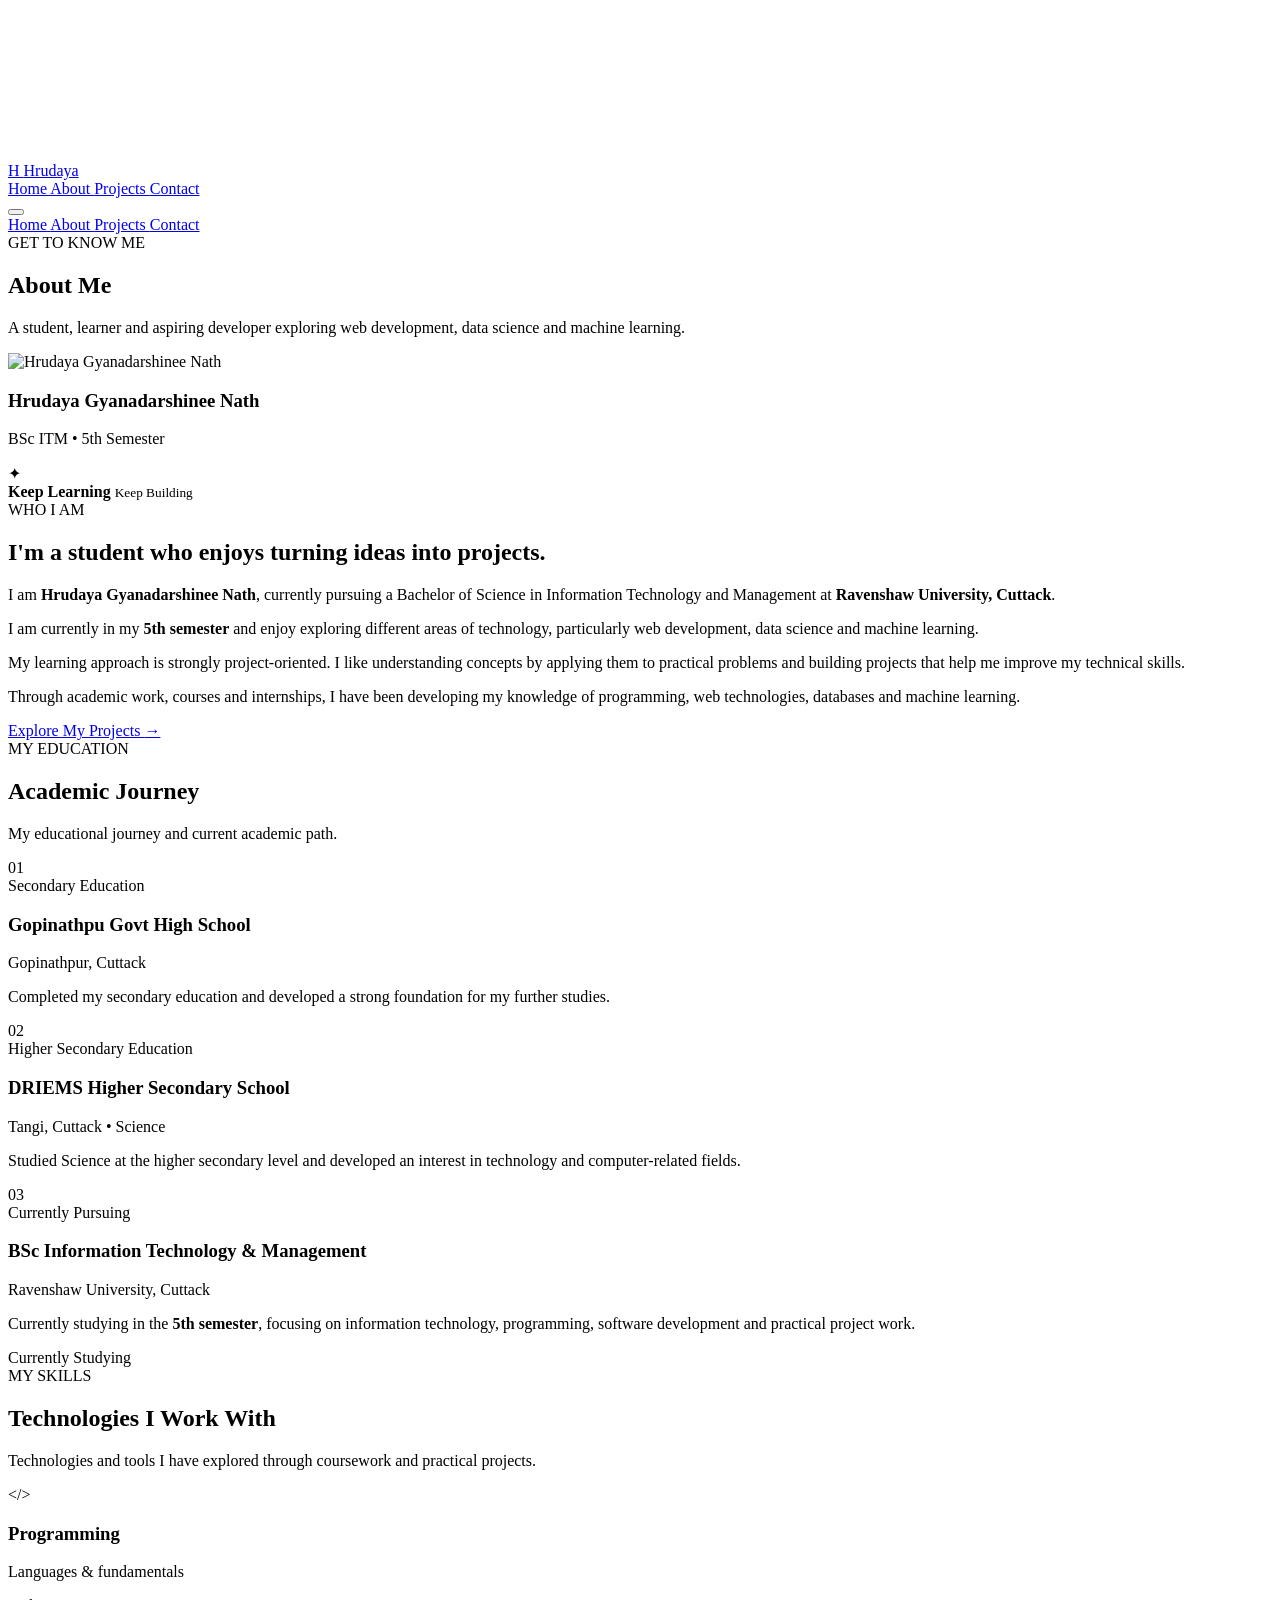
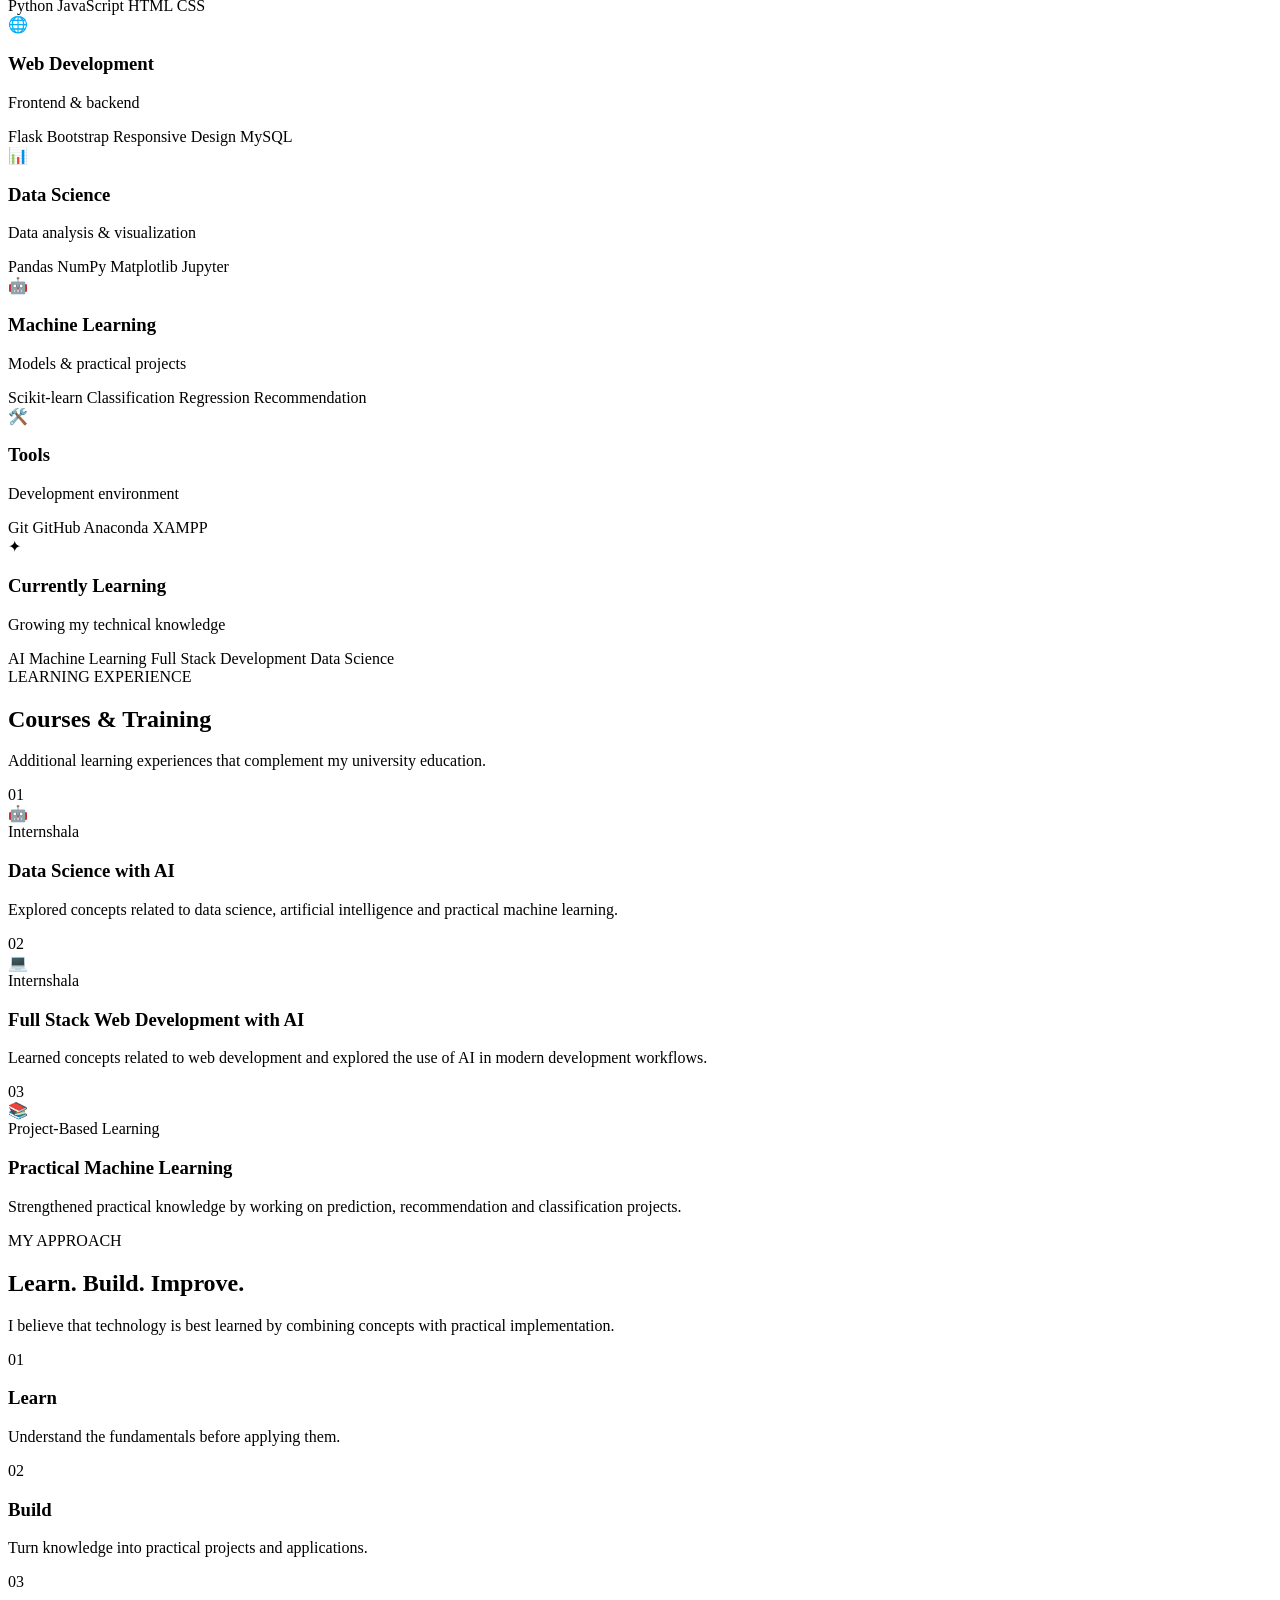
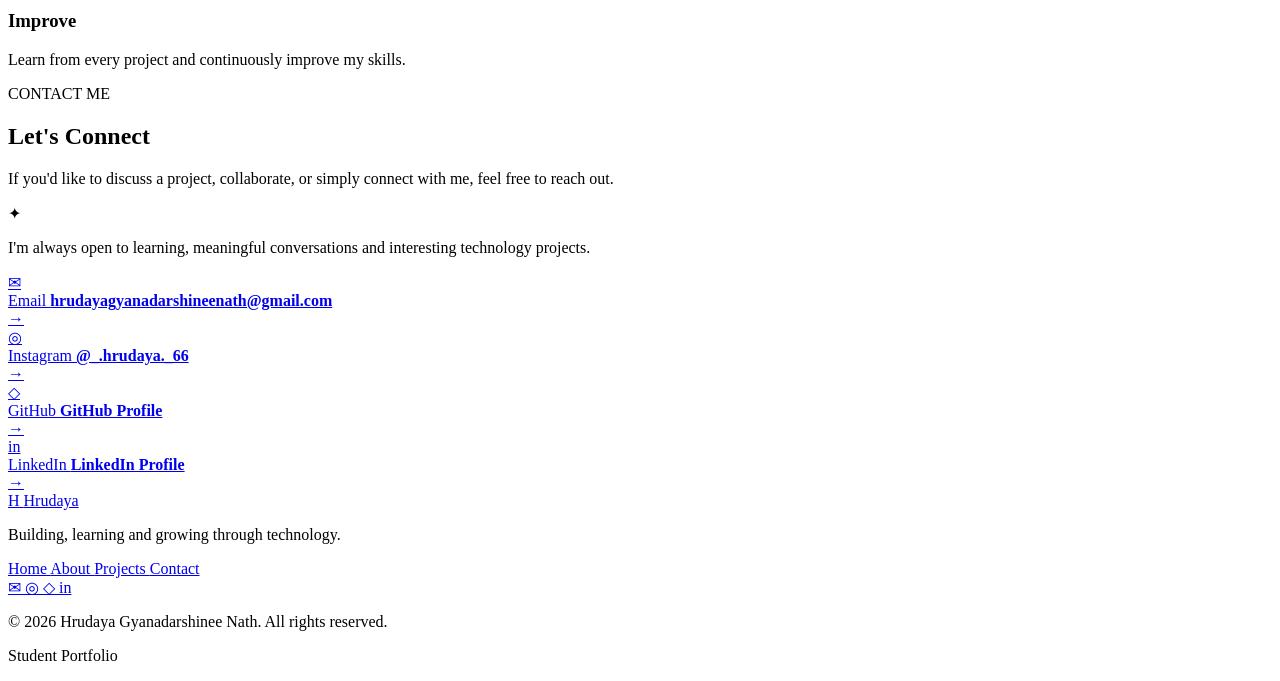
==== about.html @ 7be49305 "Add files via upload" ====
<!DOCTYPE html>
<html lang="en">

<head>

    <meta charset="UTF-8">

    <meta name="viewport" content="width=device-width, initial-scale=1.0">

    <meta name="description"
        content="About Hrudaya Gyanadarshinee Nath — education, skills, learning journey and contact information.">

    <meta name="author" content="Hrudaya Gyanadarshinee Nath">

    <title>About Me | Hrudaya Gyanadarshinee Nath</title>


    <!-- Google Fonts -->

    <link rel="preconnect" href="https://fonts.googleapis.com">

    <link rel="preconnect" href="https://fonts.gstatic.com" crossorigin>

    <link
        href="https://fonts.googleapis.com/css2?family=Inter:wght@400;500;600;700;800&family=Playfair+Display:wght@600;700&display=swap"
        rel="stylesheet">


    <!-- Main CSS -->

    <link rel="stylesheet" href="css/style.css">

</head>


<body>


    <!-- =========================================
         INTERACTIVE BACKGROUND
    ========================================== -->

    <canvas id="bg-canvas"></canvas>



    <!-- =========================================
         NAVIGATION BAR
    ========================================== -->

    <header class="navbar">

        <div class="nav-container">


            <!-- Logo -->

            <a href="index.html" class="logo">

                <span class="logo-mark">
                    H
                </span>

                <span class="logo-text">
                    Hrudaya
                </span>

            </a>



            <!-- Navigation -->

            <nav class="nav-links">

                <a href="index.html">
                    Home
                </a>

                <a href="about.html" class="active">
                    About
                </a>

                <a href="projects.html">
                    Projects
                </a>

                <a href="#contact">
                    Contact
                </a>

            </nav>



            <!-- Mobile Menu Button -->

            <button class="menu-toggle" id="menuToggle" aria-label="Open navigation menu">

                <span></span>
                <span></span>
                <span></span>

            </button>

        </div>

    </header>



    <!-- =========================================
         MOBILE MENU
    ========================================== -->

    <div class="mobile-menu" id="mobileMenu">

        <a href="index.html">
            Home
        </a>

        <a href="about.html">
            About
        </a>

        <a href="projects.html">
            Projects
        </a>

        <a href="#contact">
            Contact
        </a>

    </div>



    <!-- =========================================
         MAIN CONTENT
    ========================================== -->

    <main>


        <!-- =========================================
             PAGE HERO
        ========================================== -->

        <section class="page-hero">

            <div class="page-hero-container">

                <span class="section-label">
                    GET TO KNOW ME
                </span>

                <h1>
                    About <span>Me</span>
                </h1>

                <p>
                    A student, learner and aspiring developer
                    exploring web development, data science
                    and machine learning.
                </p>

            </div>

        </section>



        <!-- =========================================
             ABOUT INTRODUCTION
        ========================================== -->

        <section class="about-section">

            <div class="section-container">

                <div class="about-grid">


                    <!-- About Visual -->

                    <div class="about-visual">

                        <div class="about-photo-card">

                            <div class="about-avatar">

                                <div class="profile-avatar">
                                    <img src="images/profile.jpeg" alt="Hrudaya Gyanadarshinee Nath">
                                </div>

                            </div>


                            <div class="about-photo-info">

                                <h3>
                                    Hrudaya Gyanadarshinee Nath
                                </h3>

                                <p>
                                    BSc ITM • 5th Semester
                                </p>

                            </div>

                        </div>


                        <!-- Decorative card -->

                        <div class="about-floating-card">

                            <span>
                                ✦
                            </span>

                            <div>

                                <strong>
                                    Keep Learning
                                </strong>

                                <small>
                                    Keep Building
                                </small>

                            </div>

                        </div>

                    </div>



                    <!-- About Text -->

                    <div class="about-content">

                        <span class="section-label">
                            WHO I AM
                        </span>

                        <h2>
                            I'm a student who enjoys
                            turning ideas into projects.
                        </h2>


                        <p>

                            I am <strong>Hrudaya Gyanadarshinee Nath</strong>,
                            currently pursuing a Bachelor of Science in
                            Information Technology and Management
                            at <strong>Ravenshaw University, Cuttack</strong>.

                        </p>


                        <p>

                            I am currently in my
                            <strong>5th semester</strong> and enjoy
                            exploring different areas of technology,
                            particularly web development, data science
                            and machine learning.

                        </p>


                        <p>

                            My learning approach is strongly
                            project-oriented. I like understanding
                            concepts by applying them to practical
                            problems and building projects that help
                            me improve my technical skills.

                        </p>


                        <p>

                            Through academic work, courses and
                            internships, I have been developing my
                            knowledge of programming, web technologies,
                            databases and machine learning.

                        </p>


                        <div class="about-buttons">

                            <a href="projects.html" class="btn btn-primary">

                                Explore My Projects

                                <span>
                                    →
                                </span>

                            </a>

                        </div>

                    </div>

                </div>

            </div>

        </section>



        <!-- =========================================
             EDUCATION
        ========================================== -->

        <section class="education-section">

            <div class="section-container">


                <div class="section-heading">

                    <span class="section-label">
                        MY EDUCATION
                    </span>

                    <h2>
                        Academic Journey
                    </h2>

                    <p>
                        My educational journey and current
                        academic path.
                    </p>

                </div>



                <div class="education-timeline">


                    <!-- 10th -->

                    <div class="education-item">

                        <div class="timeline-marker">

                            <span>
                                01
                            </span>

                        </div>


                        <div class="education-card">

                            <span class="education-level">
                                Secondary Education
                            </span>

                            <h3>
                                Gopinathpu Govt High School
                            </h3>

                            <p class="education-location">
                                Gopinathpur, Cuttack
                            </p>

                            <p>
                                Completed my secondary education
                                and developed a strong foundation
                                for my further studies.
                            </p>

                        </div>

                    </div>



                    <!-- 12th -->

                    <div class="education-item">

                        <div class="timeline-marker">

                            <span>
                                02
                            </span>

                        </div>


                        <div class="education-card">

                            <span class="education-level">
                                Higher Secondary Education
                            </span>

                            <h3>
                                DRIEMS Higher Secondary School
                            </h3>

                            <p class="education-location">
                                Tangi, Cuttack • Science
                            </p>

                            <p>
                                Studied Science at the higher
                                secondary level and developed
                                an interest in technology and
                                computer-related fields.
                            </p>

                        </div>

                    </div>



                    <!-- University -->

                    <div class="education-item">

                        <div class="timeline-marker">

                            <span>
                                03
                            </span>

                        </div>


                        <div class="education-card current">

                            <span class="education-level">
                                Currently Pursuing
                            </span>

                            <h3>
                                BSc Information Technology & Management
                            </h3>

                            <p class="education-location">
                                Ravenshaw University, Cuttack
                            </p>

                            <p>
                                Currently studying in the
                                <strong>5th semester</strong>,
                                focusing on information technology,
                                programming, software development
                                and practical project work.
                            </p>


                            <div class="current-badge">

                                <span></span>

                                Currently Studying

                            </div>

                        </div>

                    </div>

                </div>

            </div>

        </section>



        <!-- =========================================
             SKILLS
        ========================================== -->

        <section class="skills-section">

            <div class="section-container">


                <div class="section-heading">

                    <span class="section-label">
                        MY SKILLS
                    </span>

                    <h2>
                        Technologies I Work With
                    </h2>

                    <p>
                        Technologies and tools I have explored
                        through coursework and practical projects.
                    </p>

                </div>



                <div class="skills-grid">


                    <!-- Programming -->

                    <div class="skill-category">

                        <div class="skill-category-header">

                            <div class="skill-category-icon">
                                &lt;/&gt;
                            </div>

                            <div>

                                <h3>
                                    Programming
                                </h3>

                                <p>
                                    Languages & fundamentals
                                </p>

                            </div>

                        </div>


                        <div class="skill-tags">

                            <span>Python</span>

                            <span>JavaScript</span>

                            <span>HTML</span>

                            <span>CSS</span>

                        </div>

                    </div>



                    <!-- Web Development -->

                    <div class="skill-category">

                        <div class="skill-category-header">

                            <div class="skill-category-icon">
                                🌐
                            </div>

                            <div>

                                <h3>
                                    Web Development
                                </h3>

                                <p>
                                    Frontend & backend
                                </p>

                            </div>

                        </div>


                        <div class="skill-tags">

                            <span>Flask</span>

                            <span>Bootstrap</span>

                            <span>Responsive Design</span>

                            <span>MySQL</span>

                        </div>

                    </div>



                    <!-- Data Science -->

                    <div class="skill-category">

                        <div class="skill-category-header">

                            <div class="skill-category-icon">
                                📊
                            </div>

                            <div>

                                <h3>
                                    Data Science
                                </h3>

                                <p>
                                    Data analysis & visualization
                                </p>

                            </div>

                        </div>


                        <div class="skill-tags">

                            <span>Pandas</span>

                            <span>NumPy</span>

                            <span>Matplotlib</span>

                            <span>Jupyter</span>

                        </div>

                    </div>



                    <!-- Machine Learning -->

                    <div class="skill-category">

                        <div class="skill-category-header">

                            <div class="skill-category-icon">
                                🤖
                            </div>

                            <div>

                                <h3>
                                    Machine Learning
                                </h3>

                                <p>
                                    Models & practical projects
                                </p>

                            </div>

                        </div>


                        <div class="skill-tags">

                            <span>Scikit-learn</span>

                            <span>Classification</span>

                            <span>Regression</span>

                            <span>Recommendation</span>

                        </div>

                    </div>



                    <!-- Tools -->

                    <div class="skill-category">

                        <div class="skill-category-header">

                            <div class="skill-category-icon">
                                🛠️
                            </div>

                            <div>

                                <h3>
                                    Tools
                                </h3>

                                <p>
                                    Development environment
                                </p>

                            </div>

                        </div>


                        <div class="skill-tags">

                            <span>Git</span>

                            <span>GitHub</span>

                            <span>Anaconda</span>

                            <span>XAMPP</span>

                        </div>

                    </div>



                    <!-- Learning -->

                    <div class="skill-category">

                        <div class="skill-category-header">

                            <div class="skill-category-icon">
                                ✦
                            </div>

                            <div>

                                <h3>
                                    Currently Learning
                                </h3>

                                <p>
                                    Growing my technical knowledge
                                </p>

                            </div>

                        </div>


                        <div class="skill-tags">

                            <span>AI</span>

                            <span>Machine Learning</span>

                            <span>Full Stack Development</span>

                            <span>Data Science</span>

                        </div>

                    </div>

                </div>

            </div>

        </section>



        <!-- =========================================
             COURSES & LEARNING
        ========================================== -->

        <section class="courses-section">

            <div class="section-container">


                <div class="section-heading">

                    <span class="section-label">
                        LEARNING EXPERIENCE
                    </span>

                    <h2>
                        Courses & Training
                    </h2>

                    <p>
                        Additional learning experiences that
                        complement my university education.
                    </p>

                </div>



                <div class="courses-grid">


                    <!-- Course 1 -->

                    <div class="course-card">

                        <div class="course-number">
                            01
                        </div>

                        <div class="course-icon">
                            🤖
                        </div>

                        <span>
                            Internshala
                        </span>

                        <h3>
                            Data Science with AI
                        </h3>

                        <p>
                            Explored concepts related to
                            data science, artificial intelligence
                            and practical machine learning.
                        </p>

                    </div>



                    <!-- Course 2 -->

                    <div class="course-card">

                        <div class="course-number">
                            02
                        </div>

                        <div class="course-icon">
                            💻
                        </div>

                        <span>
                            Internshala
                        </span>

                        <h3>
                            Full Stack Web Development with AI
                        </h3>

                        <p>
                            Learned concepts related to web
                            development and explored the use
                            of AI in modern development workflows.
                        </p>

                    </div>



                    <!-- Course 3 -->

                    <div class="course-card">

                        <div class="course-number">
                            03
                        </div>

                        <div class="course-icon">
                            📚
                        </div>

                        <span>
                            Project-Based Learning
                        </span>

                        <h3>
                            Practical Machine Learning
                        </h3>

                        <p>
                            Strengthened practical knowledge by
                            working on prediction, recommendation
                            and classification projects.
                        </p>

                    </div>

                </div>

            </div>

        </section>



        <!-- =========================================
             PERSONAL APPROACH
        ========================================== -->

        <section class="values-section">

            <div class="section-container">


                <div class="values-content">

                    <div>

                        <span class="section-label">
                            MY APPROACH
                        </span>

                        <h2>
                            Learn. Build. Improve.
                        </h2>

                        <p>
                            I believe that technology is best
                            learned by combining concepts with
                            practical implementation.
                        </p>

                    </div>


                    <div class="values-list">


                        <div class="value-item">

                            <span>
                                01
                            </span>

                            <div>

                                <h3>
                                    Learn
                                </h3>

                                <p>
                                    Understand the fundamentals
                                    before applying them.
                                </p>

                            </div>

                        </div>


                        <div class="value-item">

                            <span>
                                02
                            </span>

                            <div>

                                <h3>
                                    Build
                                </h3>

                                <p>
                                    Turn knowledge into practical
                                    projects and applications.
                                </p>

                            </div>

                        </div>


                        <div class="value-item">

                            <span>
                                03
                            </span>

                            <div>

                                <h3>
                                    Improve
                                </h3>

                                <p>
                                    Learn from every project and
                                    continuously improve my skills.
                                </p>

                            </div>

                        </div>

                    </div>

                </div>

            </div>

        </section>



        <!-- =========================================
             CONTACT
        ========================================== -->

        <section class="contact-section" id="contact">

            <div class="section-container">


                <div class="contact-wrapper">


                    <!-- Contact Introduction -->

                    <div class="contact-intro">

                        <span class="section-label">
                            CONTACT ME
                        </span>

                        <h2>
                            Let's Connect
                        </h2>

                        <p>
                            If you'd like to discuss a project,
                            collaborate, or simply connect with me,
                            feel free to reach out.
                        </p>


                        <div class="contact-note">

                            <span>
                                ✦
                            </span>

                            <p>
                                I'm always open to learning,
                                meaningful conversations and
                                interesting technology projects.
                            </p>

                        </div>

                    </div>



                    <!-- Contact Information -->

                    <div class="contact-details">


                        <!-- Email -->

                        <a href="mailto:hrudayagyanadarshineenath@gmail.com" class="contact-card">

                            <div class="contact-icon">
                                ✉
                            </div>

                            <div>

                                <span>
                                    Email
                                </span>

                                <strong>
                                    hrudayagyanadarshineenath@gmail.com
                                </strong>

                            </div>

                            <span class="contact-arrow">
                                →
                            </span>

                        </a>



                        <!-- Instagram -->

                        <a href="https://www.instagram.com/_.hrudaya._66/" target="_blank" rel="noopener noreferrer"
                            class="contact-card">

                            <div class="contact-icon">
                                ◎
                            </div>

                            <div>

                                <span>
                                    Instagram
                                </span>

                                <strong>
                                    @_.hrudaya._66
                                </strong>

                            </div>

                            <span class="contact-arrow">
                                →
                            </span>

                        </a>



                        <!-- GitHub Placeholder -->


                        <a href="https://github.com/hrudayagyanadarshineenath-blip" class="contact-card" target="_blank"
                            rel="noopener noreferrer">

                            <div class="contact-icon">
                                ◇
                            </div>

                            <div>

                                <span>
                                    GitHub
                                </span>

                                <strong>
                                    GitHub Profile
                                </strong>

                            </div>

                            <span class="contact-arrow">
                                →
                            </span>

                        </a>





                        <!-- LinkedIn Placeholder -->

                        <a href="#" class="contact-card">

                            <div class="contact-icon">
                                in
                            </div>

                            <div>

                                <span>
                                    LinkedIn
                                </span>

                                <strong>
                                    LinkedIn Profile
                                </strong>

                            </div>

                            <span class="contact-arrow">
                                →
                            </span>

                        </a>


                    </div>

                </div>

            </div>

        </section>

    </main>



    <!-- =========================================
         FOOTER
    ========================================== -->

    <footer class="footer">

        <div class="footer-container">


            <div class="footer-brand">

                <a href="index.html" class="logo">

                    <span class="logo-mark">
                        H
                    </span>

                    <span class="logo-text">
                        Hrudaya
                    </span>

                </a>

                <p>
                    Building, learning and growing
                    through technology.
                </p>

            </div>



            <div class="footer-links">

                <a href="index.html">
                    Home
                </a>

                <a href="about.html">
                    About
                </a>

                <a href="projects.html">
                    Projects
                </a>

                <a href="#contact">
                    Contact
                </a>

            </div>



            <div class="footer-social">

                <a href="mailto:hrudayagyanadarshineenath@gmail.com" aria-label="Email">

                    ✉

                </a>


                <a href="https://www.instagram.com/_.hrudaya._66/" target="_blank" rel="noopener noreferrer"
                    aria-label="Instagram">

                    ◎

                </a>


                <!-- Replace # with your GitHub URL later -->

                <a href="https://github.com/hrudayagyanadarshineenath-blip" aria-label="GitHub">

                    ◇

                </a>


                <!-- Replace # with your LinkedIn URL later -->

                <a href="#" aria-label="LinkedIn">

                    in

                </a>

            </div>

        </div>



        <div class="footer-bottom">

            <p>
                © 2026 Hrudaya Gyanadarshinee Nath.
                All rights reserved.
            </p>

            <p>
                Student Portfolio
            </p>

        </div>

    </footer>



    <!-- =========================================
         JAVASCRIPT
    ========================================== -->

    <script src="js/script.js"></script>

</body>

</html>
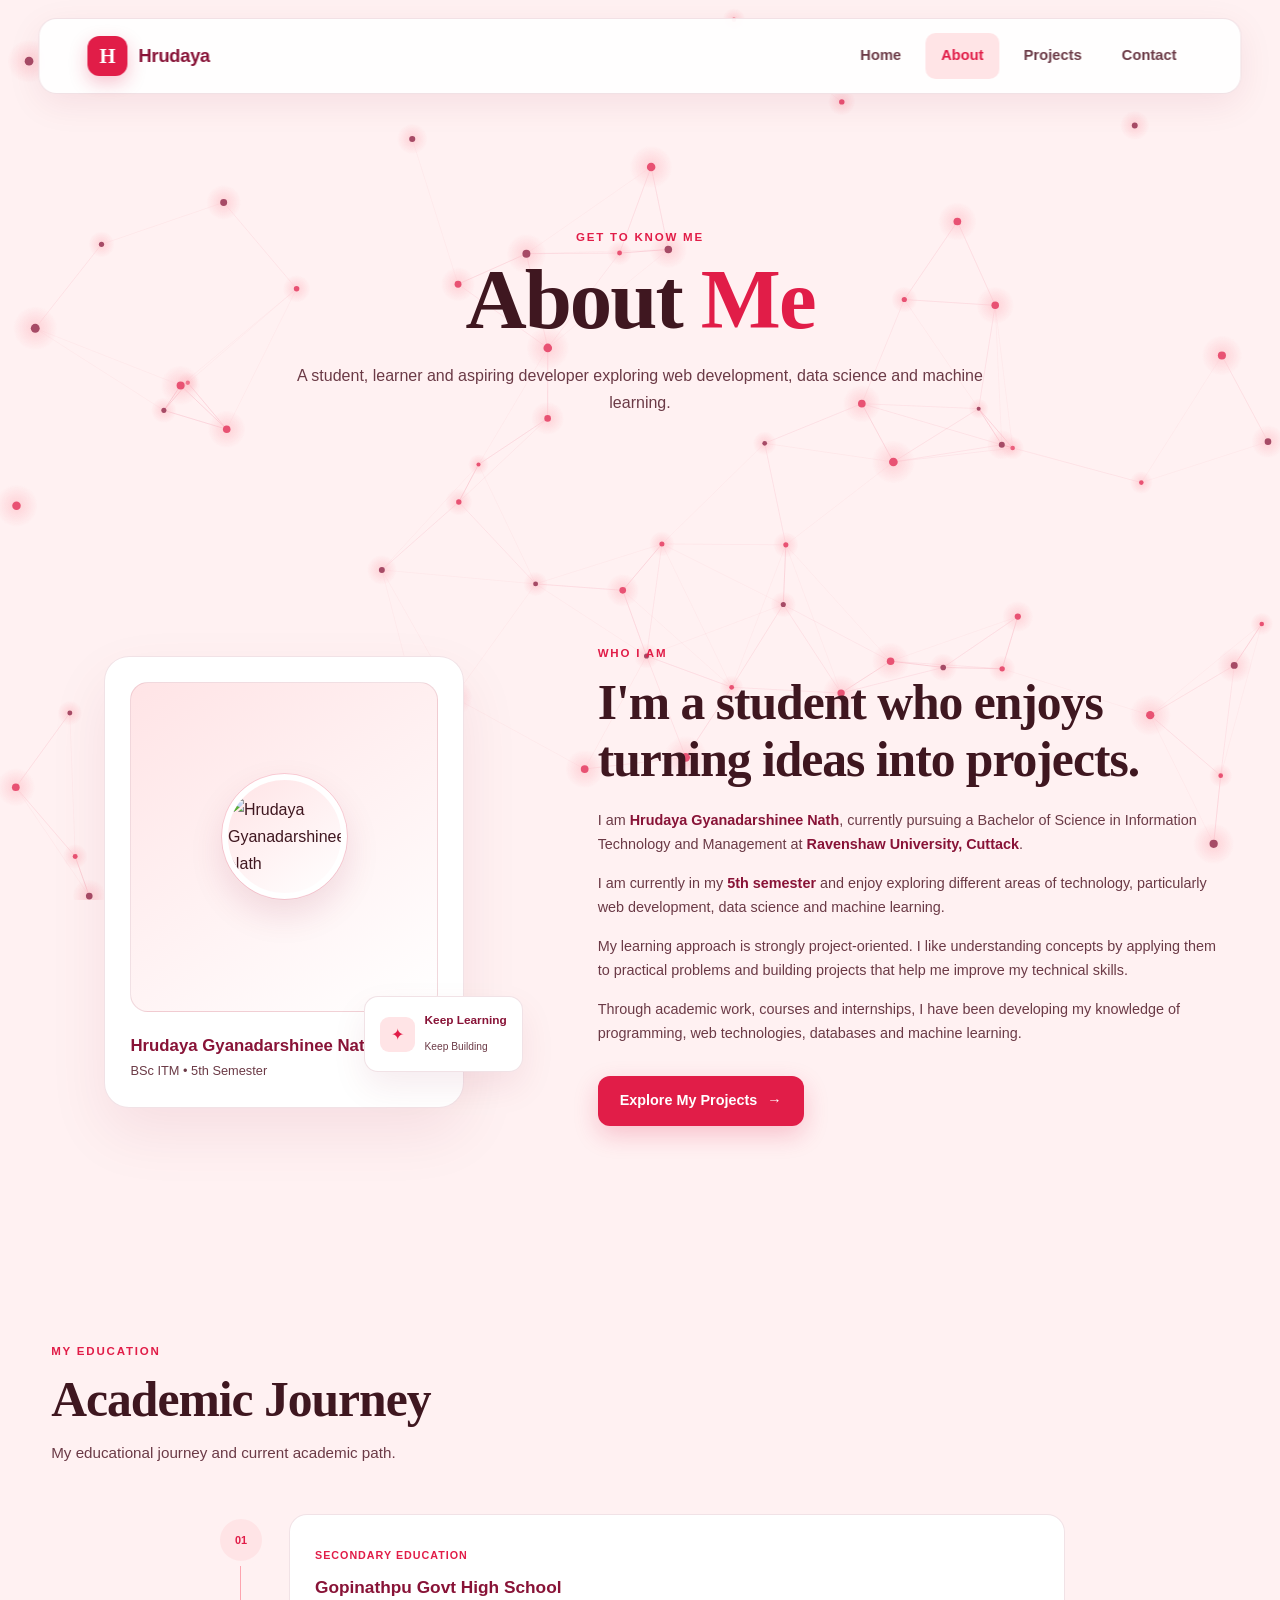
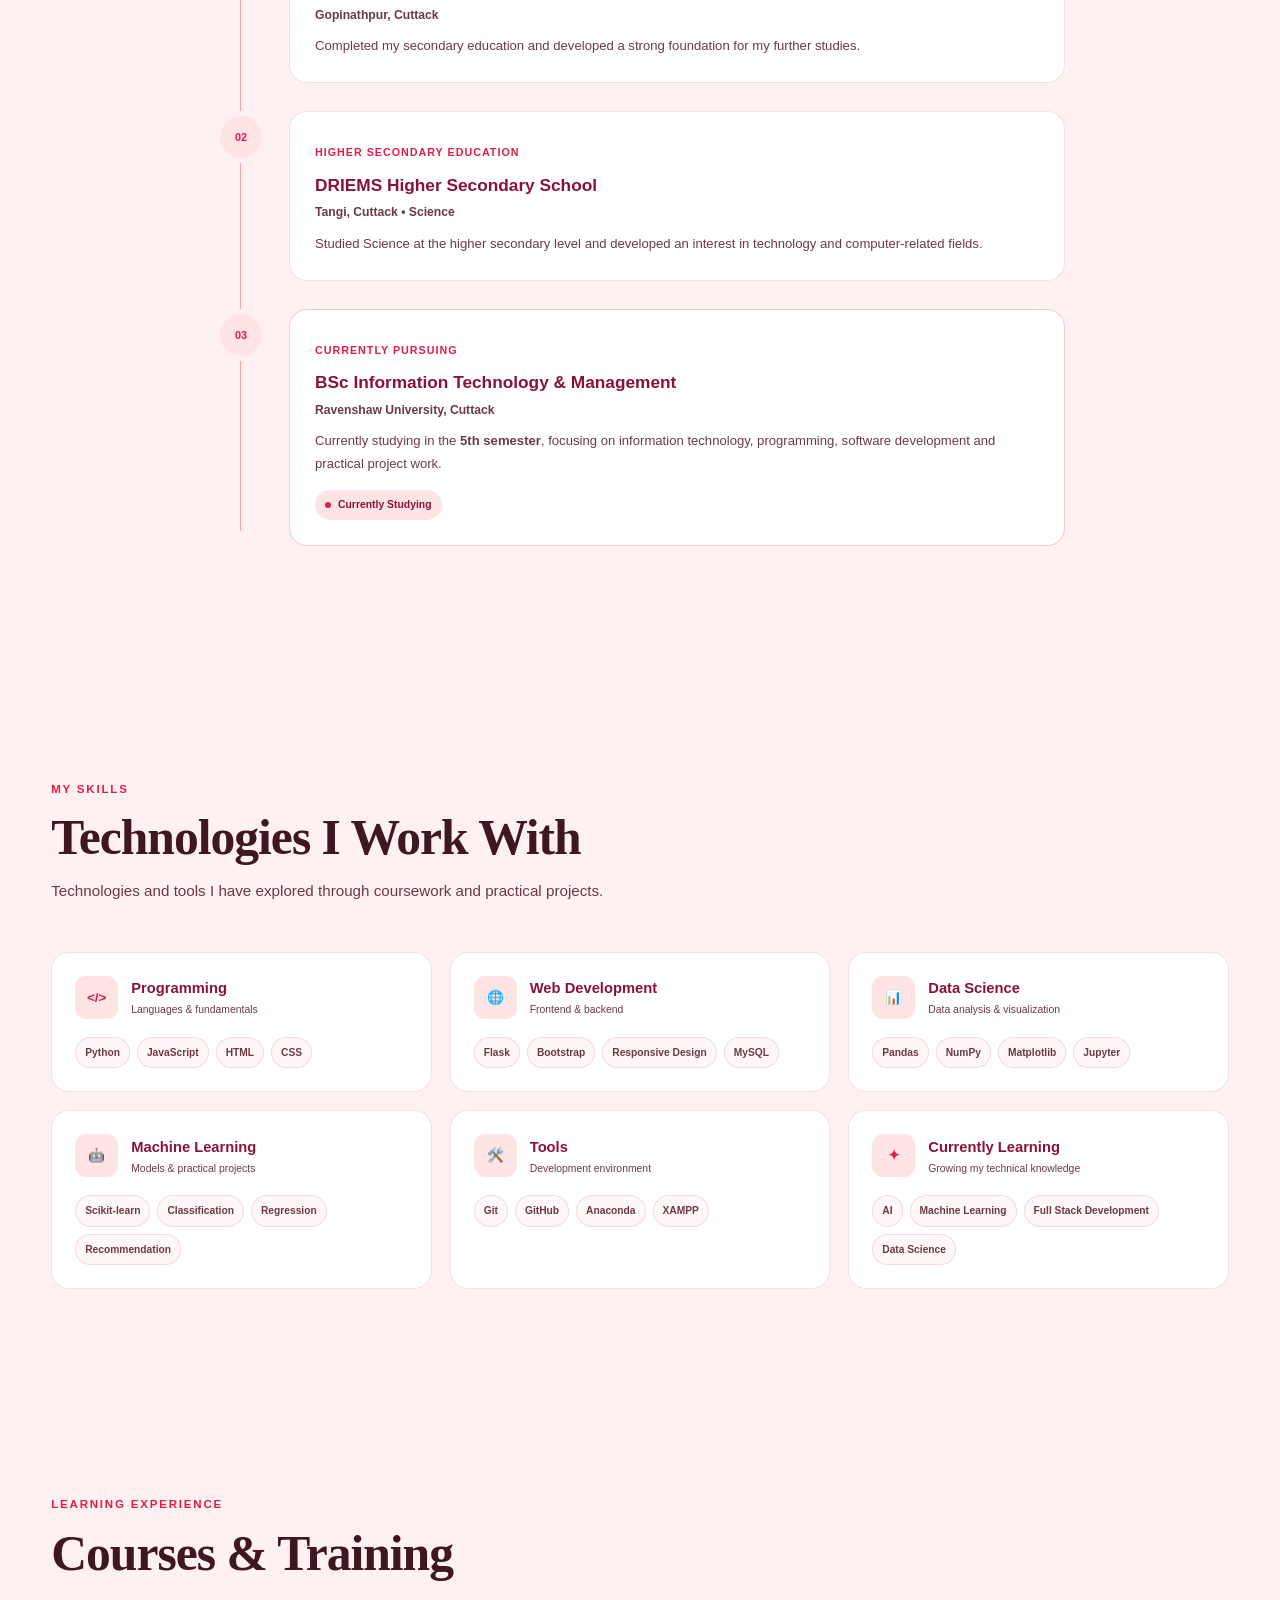
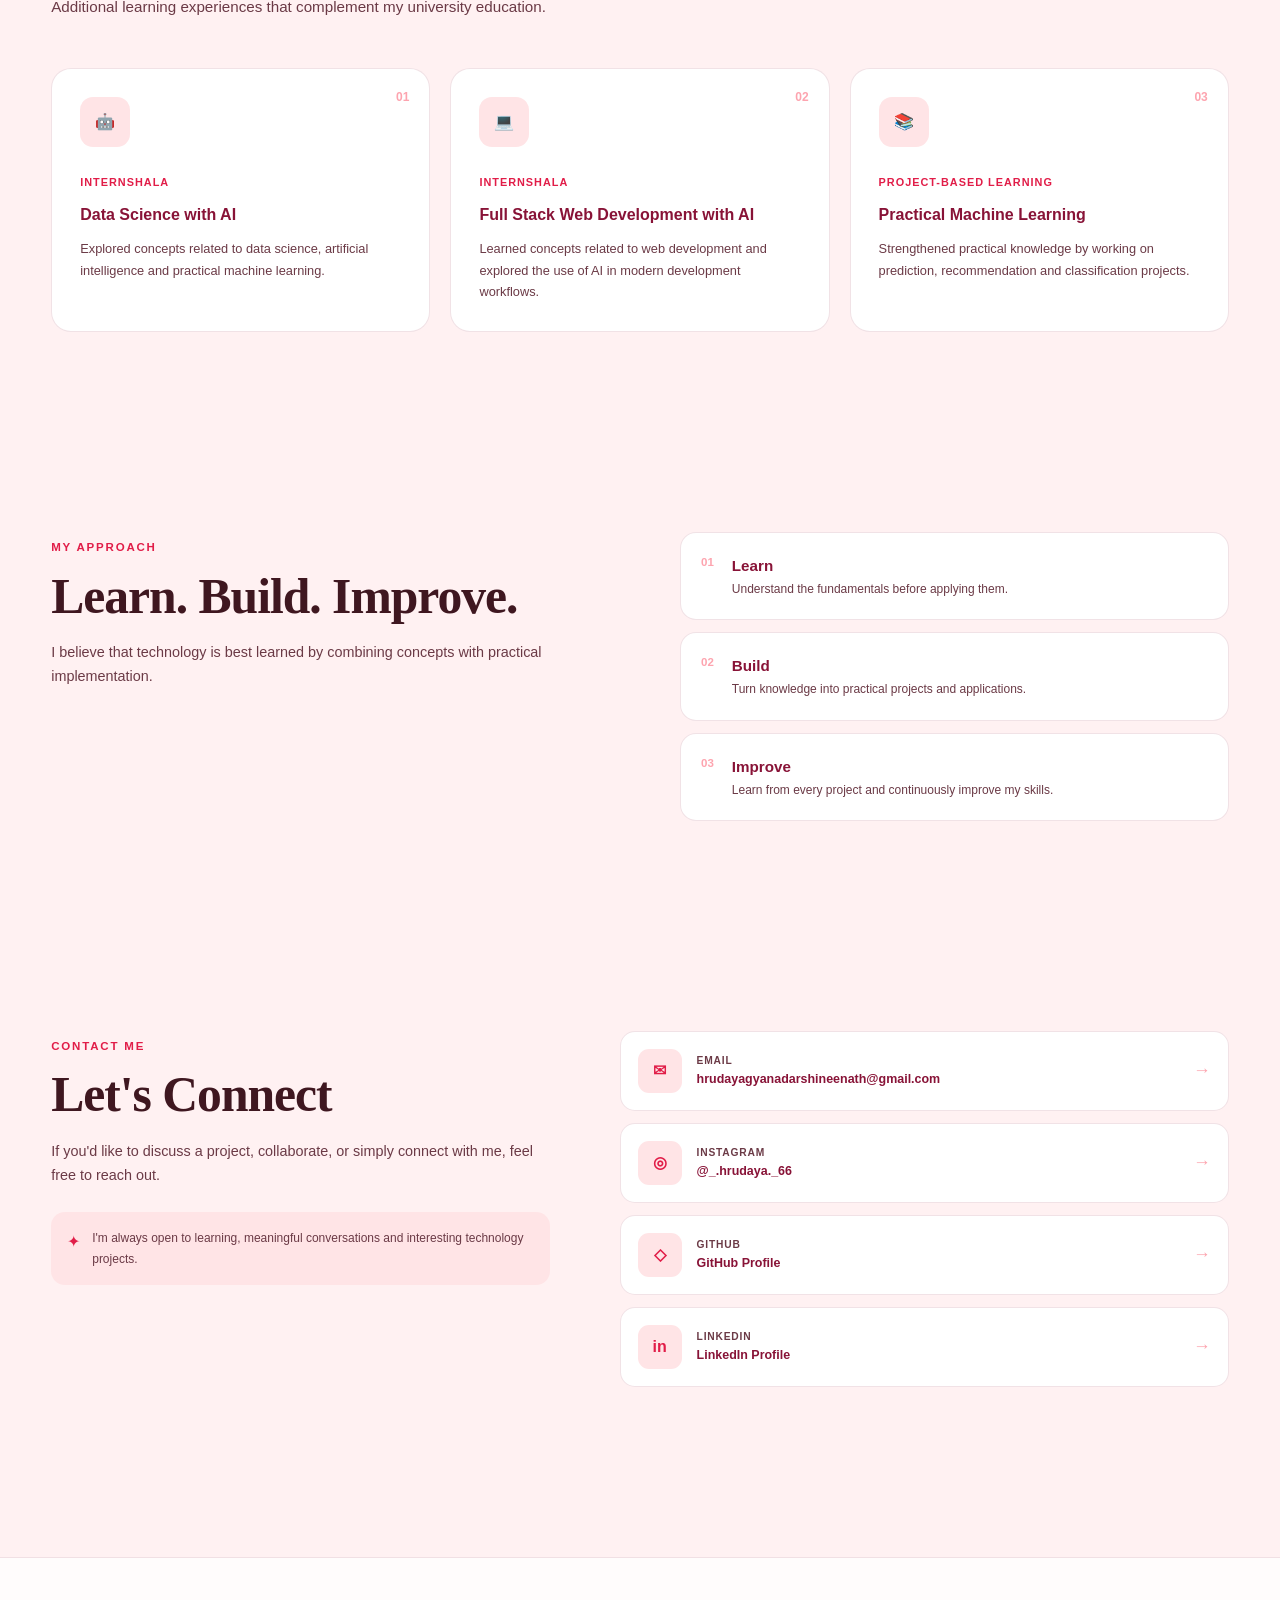
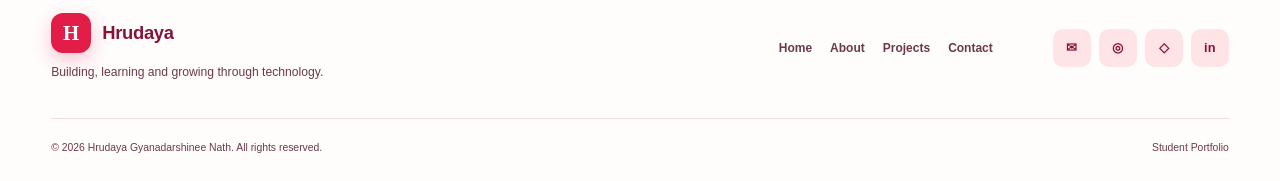
==== commit 7e301b24: "about.html" ====
--- a/about.html
+++ b/about.html
@@ -28,7 +28,7 @@
 
     <!-- Main CSS -->
 
-    <link rel="stylesheet" href="css/style.css">
+    <link rel="stylesheet" href="style.css">
 
 </head>
 
@@ -1298,8 +1298,8 @@
          JAVASCRIPT
     ========================================== -->
 
-    <script src="js/script.js"></script>
+    <script src="script.js"></script>
 
 </body>
 
-</html>+</html>
--- a/style.css
+++ b/style.css
@@ -0,0 +1,4136 @@
+/* =========================================================
+   HRUDAYA GYANADARSHINEE NATH
+   PERSONAL PORTFOLIO
+   SOFT PINK + ROSE NETWORK THEME
+========================================================= */
+
+
+/* =========================================================
+   1. ROOT VARIABLES
+========================================================= */
+
+:root {
+
+    /* Main Colors */
+
+    --background: #FFF1F2;
+
+    --primary-rose: #E11D48;
+
+    --dark-burgundy: #881337;
+
+    --soft-pink: #FFE4E6;
+
+    --network-lines: #FDA4AF;
+
+    --main-text: #3F1720;
+
+    --cards: #FFFFFF;
+
+    --secondary-text: #6B3A46;
+
+
+    /* Additional UI Colors */
+
+    --rose-light: #FB7185;
+
+    --rose-pale: #FFF7F8;
+
+    --border-color: rgba(136, 19, 55, 0.12);
+
+    --shadow-light: rgba(136, 19, 55, 0.08);
+
+    --shadow-medium: rgba(136, 19, 55, 0.14);
+
+
+    /* Layout */
+
+    --max-width: 1200px;
+
+    --nav-height: 76px;
+
+
+    /* Transitions */
+
+    --transition-fast: 0.2s ease;
+
+    --transition: 0.3s ease;
+
+    --transition-slow: 0.5s ease;
+
+}
+
+
+/* =========================================================
+   2. RESET
+========================================================= */
+
+* {
+
+    margin: 0;
+
+    padding: 0;
+
+    box-sizing: border-box;
+
+}
+
+
+html {
+
+    scroll-behavior: smooth;
+
+}
+
+
+body {
+
+    font-family: "Inter", sans-serif;
+
+    background: var(--background);
+
+    color: var(--main-text);
+
+    line-height: 1.7;
+
+    overflow-x: hidden;
+
+}
+
+
+/* Remove default link styling */
+
+a {
+
+    text-decoration: none;
+
+    color: inherit;
+
+}
+
+
+/* Images */
+
+img {
+
+    max-width: 100%;
+
+    display: block;
+
+}
+
+
+/* Buttons */
+
+button {
+
+    font-family: inherit;
+
+}
+
+
+/* =========================================================
+   3. INTERACTIVE NETWORK CANVAS
+========================================================= */
+
+#bg-canvas {
+    position: fixed;
+    inset: 0;
+    width: 100%;
+    height: 100%;
+    pointer-events: none;
+    z-index: -1;
+    opacity: 0.75;
+}
+
+
+/* Keep website content above canvas */
+
+.navbar {
+    position: fixed;
+    z-index: 9999;
+}
+.mobile-menu,
+main,
+.footer {
+
+    position: relative;
+
+    z-index: 2;
+
+}
+
+
+/* =========================================================
+   4. COMMON CONTAINER
+========================================================= */
+
+.section-container,
+.nav-container,
+.page-hero-container,
+.cta-container,
+.footer-container {
+
+    width: min(92%, var(--max-width));
+
+    margin: 0 auto;
+
+}
+
+
+/* =========================================================
+   5. NAVIGATION BAR
+========================================================= */
+
+.navbar {
+
+    position: fixed;
+
+    top: 18px;
+
+    left: 50%;
+
+    transform: translateX(-50%);
+
+    width: min(94%, 1250px);
+
+    height: var(--nav-height);
+
+    background: rgba(255, 255, 255, 0.90);
+
+    backdrop-filter: blur(18px);
+
+    -webkit-backdrop-filter: blur(18px);
+
+    border: 1px solid var(--border-color);
+
+    border-radius: 18px;
+
+    box-shadow:
+        0 10px 35px var(--shadow-light);
+
+}
+
+
+/* Navigation container */
+
+.nav-container {
+
+    height: 100%;
+
+    display: flex;
+
+    align-items: center;
+
+    justify-content: space-between;
+
+}
+
+
+/* =========================================================
+   LOGO
+========================================================= */
+
+.logo {
+
+    display: inline-flex;
+
+    align-items: center;
+
+    gap: 11px;
+
+    font-weight: 800;
+
+    font-size: 1.15rem;
+
+    color: var(--dark-burgundy);
+
+}
+
+
+.logo-mark {
+
+    width: 40px;
+
+    height: 40px;
+
+    display: flex;
+
+    align-items: center;
+
+    justify-content: center;
+
+    border-radius: 12px;
+
+    background: var(--primary-rose);
+
+    color: white;
+
+    font-family: "Playfair Display", serif;
+
+    font-size: 1.3rem;
+
+    box-shadow:
+        0 7px 18px rgba(225, 29, 72, 0.25);
+
+}
+
+
+.logo-text {
+
+    letter-spacing: -0.3px;
+
+}
+
+
+/* =========================================================
+   DESKTOP NAV LINKS
+========================================================= */
+
+.nav-links {
+
+    display: flex;
+
+    align-items: center;
+
+    gap: 8px;
+
+}
+
+
+.nav-links a {
+
+    position: relative;
+
+    padding: 10px 16px;
+
+    border-radius: 10px;
+
+    color: var(--secondary-text);
+
+    font-size: 0.92rem;
+
+    font-weight: 600;
+
+    transition: var(--transition);
+
+}
+
+
+.nav-links a:hover {
+
+    color: var(--primary-rose);
+
+    background: var(--soft-pink);
+
+}
+
+
+.nav-links a.active {
+
+    color: var(--primary-rose);
+
+    background: var(--soft-pink);
+
+}
+
+
+/* =========================================================
+   MOBILE MENU BUTTON
+========================================================= */
+
+.menu-toggle {
+
+    display: none;
+
+    width: 44px;
+
+    height: 44px;
+
+    border: 1px solid var(--border-color);
+
+    background: var(--cards);
+
+    border-radius: 12px;
+
+    cursor: pointer;
+
+    flex-direction: column;
+
+    align-items: center;
+
+    justify-content: center;
+
+    gap: 5px;
+
+}
+
+
+.menu-toggle span {
+
+    width: 20px;
+
+    height: 2px;
+
+    background: var(--dark-burgundy);
+
+    border-radius: 5px;
+
+    transition: var(--transition);
+
+}
+
+
+/* =========================================================
+   MOBILE NAVIGATION
+========================================================= */
+
+.mobile-menu {
+
+    position: fixed;
+
+    top: 105px;
+
+    left: 50%;
+
+    transform: translateX(-50%) translateY(-15px);
+
+    width: min(92%, 500px);
+
+    background: rgba(255, 255, 255, 0.96);
+
+    backdrop-filter: blur(18px);
+
+    border: 1px solid var(--border-color);
+
+    border-radius: 18px;
+
+    padding: 12px;
+
+    box-shadow:
+        0 15px 40px var(--shadow-medium);
+
+    opacity: 0;
+
+    visibility: hidden;
+
+    z-index: 10;
+
+    transition: var(--transition);
+
+}
+
+
+.mobile-menu.show {
+
+    opacity: 1;
+
+    visibility: visible;
+
+    transform: translateX(-50%) translateY(0);
+
+}
+
+
+.mobile-menu a {
+
+    display: block;
+
+    padding: 13px 15px;
+
+    border-radius: 10px;
+
+    color: var(--secondary-text);
+
+    font-weight: 600;
+
+}
+
+
+.mobile-menu a:hover {
+
+    background: var(--soft-pink);
+
+    color: var(--primary-rose);
+
+}
+
+
+/* =========================================================
+   6. HERO SECTION
+========================================================= */
+
+.hero {
+
+    min-height: 100vh;
+
+    padding-top: 145px;
+
+    padding-bottom: 80px;
+
+    display: flex;
+
+    align-items: center;
+
+}
+
+
+.hero-container {
+
+    width: min(92%, var(--max-width));
+
+    margin: 0 auto;
+
+    display: grid;
+
+    grid-template-columns: 1.05fr 0.95fr;
+
+    gap: 70px;
+
+    align-items: center;
+
+}
+
+
+/* =========================================================
+   HERO CONTENT
+========================================================= */
+
+.hero-content {
+
+    position: relative;
+
+    z-index: 3;
+
+}
+
+
+.welcome-badge {
+
+    display: inline-flex;
+
+    align-items: center;
+
+    gap: 9px;
+
+    padding: 8px 14px;
+
+    border-radius: 100px;
+
+    background: rgba(255, 255, 255, 0.78);
+
+    border: 1px solid var(--border-color);
+
+    color: var(--dark-burgundy);
+
+    font-size: 0.82rem;
+
+    font-weight: 700;
+
+    margin-bottom: 22px;
+
+    box-shadow:
+        0 6px 20px var(--shadow-light);
+
+}
+
+
+.status-dot {
+
+    width: 8px;
+
+    height: 8px;
+
+    border-radius: 50%;
+
+    background: var(--primary-rose);
+
+    box-shadow:
+        0 0 0 5px rgba(225, 29, 72, 0.10);
+
+}
+
+
+.hero-intro {
+
+    color: var(--primary-rose);
+
+    font-size: 1.05rem;
+
+    font-weight: 700;
+
+    margin-bottom: 4px;
+
+}
+
+
+.hero h1 {
+
+    font-family: "Playfair Display", serif;
+
+    font-size: clamp(3rem, 6vw, 5.3rem);
+
+    line-height: 1.03;
+
+    letter-spacing: -2.5px;
+
+    color: var(--main-text);
+
+    margin-bottom: 20px;
+
+}
+
+
+.hero h1 span {
+
+    display: block;
+
+    color: var(--primary-rose);
+
+}
+
+
+.hero h2 {
+
+    color: var(--dark-burgundy);
+
+    font-size: clamp(1rem, 2vw, 1.25rem);
+
+    font-weight: 700;
+
+    margin-bottom: 20px;
+
+}
+
+
+.hero-description {
+
+    max-width: 680px;
+
+    color: var(--secondary-text);
+
+    font-size: 1rem;
+
+    margin-bottom: 12px;
+
+}
+
+
+.hero-description strong {
+
+    color: var(--dark-burgundy);
+
+}
+
+
+/* =========================================================
+   BUTTONS
+========================================================= */
+
+.hero-buttons,
+.about-buttons,
+.cta-buttons {
+
+    display: flex;
+
+    align-items: center;
+
+    flex-wrap: wrap;
+
+    gap: 13px;
+
+    margin-top: 30px;
+
+}
+
+
+.btn {
+
+    display: inline-flex;
+
+    align-items: center;
+
+    justify-content: center;
+
+    gap: 10px;
+
+    min-height: 50px;
+
+    padding: 0 22px;
+
+    border-radius: 12px;
+
+    font-size: 0.9rem;
+
+    font-weight: 700;
+
+    transition: var(--transition);
+
+    cursor: pointer;
+
+}
+
+
+.btn-primary {
+
+    color: white;
+
+    background: var(--primary-rose);
+
+    box-shadow:
+        0 9px 25px rgba(225, 29, 72, 0.22);
+
+}
+
+
+.btn-primary:hover {
+
+    background: var(--dark-burgundy);
+
+    transform: translateY(-3px);
+
+    box-shadow:
+        0 13px 30px rgba(136, 19, 55, 0.22);
+
+}
+
+
+.btn-secondary {
+
+    color: var(--dark-burgundy);
+
+    background: white;
+
+    border: 1px solid var(--border-color);
+
+}
+
+
+.btn-secondary:hover {
+
+    color: var(--primary-rose);
+
+    border-color: rgba(225, 29, 72, 0.25);
+
+    background: var(--soft-pink);
+
+    transform: translateY(-3px);
+
+}
+
+
+/* =========================================================
+   QUICK INFORMATION
+========================================================= */
+
+.quick-info {
+
+    display: flex;
+
+    flex-wrap: wrap;
+
+    gap: 12px;
+
+    margin-top: 38px;
+
+}
+
+
+.quick-item {
+
+    display: flex;
+
+    align-items: center;
+
+    gap: 10px;
+
+    padding: 11px 13px;
+
+    background: rgba(255, 255, 255, 0.75);
+
+    border: 1px solid var(--border-color);
+
+    border-radius: 13px;
+
+}
+
+
+.quick-icon {
+
+    width: 34px;
+
+    height: 34px;
+
+    display: flex;
+
+    align-items: center;
+
+    justify-content: center;
+
+    border-radius: 9px;
+
+    background: var(--soft-pink);
+
+}
+
+
+.quick-item strong {
+
+    display: block;
+
+    color: var(--dark-burgundy);
+
+    font-size: 0.78rem;
+
+}
+
+
+.quick-item small {
+
+    display: block;
+
+    color: var(--secondary-text);
+
+    font-size: 0.67rem;
+
+}
+
+
+/* =========================================================
+   HERO VISUAL
+========================================================= */
+
+.hero-visual {
+
+    position: relative;
+
+    min-height: 540px;
+
+    display: flex;
+
+    align-items: center;
+
+    justify-content: center;
+
+}
+
+
+/* =========================================================
+   PROFILE CARD
+========================================================= */
+
+.profile-card {
+
+    position: relative;
+
+    width: min(100%, 390px);
+
+    background: rgba(255, 255, 255, 0.93);
+
+    border: 1px solid var(--border-color);
+
+    border-radius: 28px;
+
+    padding: 22px;
+
+    box-shadow:
+        0 25px 70px rgba(136, 19, 55, 0.12);
+
+    z-index: 3;
+
+}
+
+
+.profile-card-top {
+
+    display: flex;
+
+    gap: 6px;
+
+    margin-bottom: 25px;
+
+}
+
+
+.card-dot {
+
+    width: 8px;
+
+    height: 8px;
+
+    border-radius: 50%;
+
+    background: var(--network-lines);
+
+}
+
+
+.profile-avatar {
+
+    width: 125px;
+
+    height: 125px;
+
+    margin: 0 auto 20px;
+
+    border-radius: 50%;
+    overflow: hidden;
+    position: relative;
+
+    display: flex;
+
+    align-items: center;
+
+    justify-content: center;
+
+    background:
+        linear-gradient(
+            145deg,
+            var(--soft-pink),
+            #FFFFFF
+        );
+
+    border: 6px solid white;
+
+    outline: 1px solid rgba(225, 29, 72, 0.16);
+
+    box-shadow:
+        0 15px 35px rgba(136, 19, 55, 0.12);
+
+}
+
+
+.profile-avatar span {
+
+    font-family: "Playfair Display", serif;
+
+    font-size: 4rem;
+
+    color: var(--primary-rose);
+
+}
+
+
+.profile-card h3 {
+
+    text-align: center;
+
+    color: var(--dark-burgundy);
+
+    font-size: 1.18rem;
+
+    margin-bottom: 4px;
+
+}
+
+
+.profile-role {
+
+    text-align: center;
+
+    color: var(--secondary-text);
+
+    font-size: 0.84rem;
+
+}
+
+
+.profile-divider {
+
+    width: 100%;
+
+    height: 1px;
+
+    background: var(--border-color);
+
+    margin: 20px 0;
+
+}
+
+
+.profile-details {
+
+    display: grid;
+
+    gap: 14px;
+
+}
+
+
+.profile-details div {
+
+    display: flex;
+
+    flex-direction: column;
+
+    gap: 2px;
+
+}
+
+
+.profile-details span {
+
+    color: var(--secondary-text);
+
+    font-size: 0.68rem;
+
+    text-transform: uppercase;
+
+    letter-spacing: 0.8px;
+
+    font-weight: 700;
+
+}
+
+
+.profile-details strong {
+
+    color: var(--main-text);
+
+    font-size: 0.82rem;
+
+}
+
+
+.profile-tags {
+
+    display: flex;
+
+    flex-wrap: wrap;
+
+    gap: 7px;
+
+    margin-top: 20px;
+
+}
+
+
+.profile-tags span {
+
+    padding: 6px 10px;
+
+    border-radius: 100px;
+
+    background: var(--soft-pink);
+
+    color: var(--dark-burgundy);
+
+    font-size: 0.68rem;
+
+    font-weight: 700;
+
+}
+
+
+/* =========================================================
+   ORBITS
+========================================================= */
+
+.profile-orbit {
+
+    position: absolute;
+
+    border: 1px solid rgba(253, 164, 175, 0.55);
+
+    border-radius: 50%;
+
+    pointer-events: none;
+
+}
+
+
+.orbit-one {
+
+    width: 470px;
+
+    height: 470px;
+
+    animation: rotateOrbit 18s linear infinite;
+
+}
+
+
+.orbit-two {
+
+    width: 570px;
+
+    height: 570px;
+
+    border-style: dashed;
+
+    opacity: 0.45;
+
+    animation: rotateOrbitReverse 25s linear infinite;
+
+}
+
+
+@keyframes rotateOrbit {
+
+    from {
+
+        transform: rotate(0deg);
+
+    }
+
+    to {
+
+        transform: rotate(360deg);
+
+    }
+
+}
+
+
+@keyframes rotateOrbitReverse {
+
+    from {
+
+        transform: rotate(360deg);
+
+    }
+
+    to {
+
+        transform: rotate(0deg);
+
+    }
+
+}
+
+
+/* =========================================================
+   FLOATING CARDS
+========================================================= */
+
+.floating-card {
+
+    position: absolute;
+
+    display: flex;
+
+    align-items: center;
+
+    gap: 10px;
+
+    padding: 12px 14px;
+
+    background: rgba(255, 255, 255, 0.92);
+
+    border: 1px solid var(--border-color);
+
+    border-radius: 14px;
+
+    box-shadow:
+        0 15px 35px var(--shadow-light);
+
+    z-index: 4;
+
+}
+
+
+.floating-card > span {
+
+    width: 34px;
+
+    height: 34px;
+
+    display: flex;
+
+    align-items: center;
+
+    justify-content: center;
+
+    background: var(--soft-pink);
+
+    color: var(--primary-rose);
+
+    border-radius: 9px;
+
+    font-weight: 800;
+
+}
+
+
+.floating-card strong {
+
+    display: block;
+
+    color: var(--dark-burgundy);
+
+    font-size: 0.76rem;
+
+}
+
+
+.floating-card small {
+
+    display: block;
+
+    color: var(--secondary-text);
+
+    font-size: 0.64rem;
+
+}
+
+
+.floating-card-one {
+
+    top: 90px;
+
+    left: 0;
+
+    animation: floatOne 4s ease-in-out infinite;
+
+}
+
+
+.floating-card-two {
+
+    right: 0;
+
+    bottom: 95px;
+
+    animation: floatTwo 5s ease-in-out infinite;
+
+}
+
+
+@keyframes floatOne {
+
+    0%, 100% {
+
+        transform: translateY(0);
+
+    }
+
+    50% {
+
+        transform: translateY(-12px);
+
+    }
+
+}
+
+
+@keyframes floatTwo {
+
+    0%, 100% {
+
+        transform: translateY(0);
+
+    }
+
+    50% {
+
+        transform: translateY(12px);
+
+    }
+
+}
+
+
+/* =========================================================
+   7. SECTION COMMON STYLES
+========================================================= */
+
+section {
+
+    position: relative;
+
+}
+
+
+.section-heading {
+
+    max-width: 720px;
+
+    margin-bottom: 48px;
+
+}
+
+
+.section-label {
+
+    display: inline-block;
+
+    color: var(--primary-rose);
+
+    font-size: 0.72rem;
+
+    font-weight: 800;
+
+    letter-spacing: 1.8px;
+
+    margin-bottom: 10px;
+
+}
+
+
+.section-heading h2,
+.about-content h2,
+.learning-content h2,
+.values-content h2,
+.contact-intro h2 {
+
+    font-family: "Playfair Display", serif;
+
+    color: var(--main-text);
+
+    font-size: clamp(2rem, 4vw, 3.1rem);
+
+    line-height: 1.15;
+
+    letter-spacing: -1px;
+
+}
+
+
+.section-heading p {
+
+    margin-top: 12px;
+
+    color: var(--secondary-text);
+
+    font-size: 0.95rem;
+
+}
+
+
+/* =========================================================
+   8. INTRODUCTION SECTION
+========================================================= */
+
+.intro-section {
+
+    padding: 100px 0;
+
+}
+
+
+.intro-grid {
+
+    display: grid;
+
+    grid-template-columns: repeat(3, 1fr);
+
+    gap: 20px;
+
+}
+
+
+.intro-card {
+
+    background: rgba(255, 255, 255, 0.88);
+
+    border: 1px solid var(--border-color);
+
+    border-radius: 20px;
+
+    padding: 28px;
+
+    box-shadow:
+        0 12px 35px var(--shadow-light);
+
+    transition: var(--transition);
+
+}
+
+
+.intro-card:hover {
+
+    transform: translateY(-7px);
+
+    box-shadow:
+        0 20px 45px var(--shadow-medium);
+
+}
+
+
+.intro-icon {
+
+    width: 48px;
+
+    height: 48px;
+
+    display: flex;
+
+    align-items: center;
+
+    justify-content: center;
+
+    background: var(--soft-pink);
+
+    border-radius: 13px;
+
+    margin-bottom: 20px;
+
+    font-size: 1.25rem;
+
+}
+
+
+.intro-card h3 {
+
+    color: var(--dark-burgundy);
+
+    font-size: 1.05rem;
+
+    margin-bottom: 9px;
+
+}
+
+
+.intro-card p {
+
+    color: var(--secondary-text);
+
+    font-size: 0.85rem;
+
+}
+
+
+/* =========================================================
+   9. FEATURED PROJECTS
+========================================================= */
+
+.featured-section {
+
+    padding: 100px 0;
+
+}
+
+
+.project-preview-grid {
+
+    display: grid;
+
+    grid-template-columns: repeat(3, 1fr);
+
+    gap: 20px;
+
+}
+
+
+.project-preview {
+
+    position: relative;
+
+    background: var(--cards);
+
+    border: 1px solid var(--border-color);
+
+    border-radius: 20px;
+
+    padding: 28px;
+
+    overflow: hidden;
+
+    transition: var(--transition);
+
+}
+
+
+.project-preview::before {
+
+    content: "";
+
+    position: absolute;
+
+    top: 0;
+
+    left: 0;
+
+    width: 100%;
+
+    height: 4px;
+
+    background: var(--primary-rose);
+
+    transform: scaleX(0);
+
+    transform-origin: left;
+
+    transition: var(--transition);
+
+}
+
+
+.project-preview:hover {
+
+    transform: translateY(-7px);
+
+    box-shadow:
+        0 20px 45px var(--shadow-medium);
+
+}
+
+
+.project-preview:hover::before {
+
+    transform: scaleX(1);
+
+}
+
+
+.project-number {
+
+    position: absolute;
+
+    top: 20px;
+
+    right: 22px;
+
+    color: var(--network-lines);
+
+    font-size: 0.75rem;
+
+    font-weight: 800;
+
+}
+
+
+.project-icon {
+
+    width: 52px;
+
+    height: 52px;
+
+    display: flex;
+
+    align-items: center;
+
+    justify-content: center;
+
+    background: var(--soft-pink);
+
+    border-radius: 14px;
+
+    font-size: 1.3rem;
+
+    margin-bottom: 20px;
+
+}
+
+
+.project-category {
+
+    display: inline-block;
+
+    color: var(--primary-rose);
+
+    font-size: 0.67rem;
+
+    font-weight: 800;
+
+    letter-spacing: 1px;
+
+    margin-bottom: 9px;
+
+}
+
+
+.project-preview h3 {
+
+    color: var(--dark-burgundy);
+
+    font-size: 1.15rem;
+
+    margin-bottom: 10px;
+
+}
+
+
+.project-preview p {
+
+    color: var(--secondary-text);
+
+    font-size: 0.82rem;
+
+    margin-bottom: 18px;
+
+}
+
+
+.project-tech {
+
+    display: flex;
+
+    flex-wrap: wrap;
+
+    gap: 6px;
+
+}
+
+
+.project-tech span {
+
+    padding: 5px 9px;
+
+    background: var(--rose-pale);
+
+    color: var(--secondary-text);
+
+    border: 1px solid var(--border-color);
+
+    border-radius: 100px;
+
+    font-size: 0.63rem;
+
+    font-weight: 600;
+
+}
+
+
+.view-all-wrapper {
+
+    margin-top: 30px;
+
+}
+
+
+.text-link {
+
+    display: inline-flex;
+
+    align-items: center;
+
+    gap: 8px;
+
+    color: var(--primary-rose);
+
+    font-size: 0.9rem;
+
+    font-weight: 800;
+
+}
+
+
+.text-link:hover {
+
+    color: var(--dark-burgundy);
+
+}
+
+
+.text-link span {
+
+    transition: var(--transition);
+
+}
+
+
+.text-link:hover span {
+
+    transform: translateX(5px);
+
+}
+
+
+/* =========================================================
+   10. LEARNING SECTION
+========================================================= */
+
+.learning-section {
+
+    padding: 100px 0;
+
+}
+
+
+.learning-content {
+
+    display: grid;
+
+    grid-template-columns: 1fr 1fr;
+
+    gap: 70px;
+
+    align-items: start;
+
+}
+
+
+.learning-content > div:first-child p {
+
+    max-width: 600px;
+
+    color: var(--secondary-text);
+
+    font-size: 0.9rem;
+
+    margin-top: 15px;
+
+}
+
+
+.learning-list {
+
+    display: grid;
+
+    gap: 12px;
+
+}
+
+
+.learning-item {
+
+    display: flex;
+
+    align-items: center;
+
+    gap: 17px;
+
+    padding: 18px;
+
+    background: var(--cards);
+
+    border: 1px solid var(--border-color);
+
+    border-radius: 15px;
+
+    transition: var(--transition);
+
+}
+
+
+.learning-item:hover {
+
+    transform: translateX(6px);
+
+    border-color: rgba(225, 29, 72, 0.22);
+
+}
+
+
+.learning-item > span {
+
+    color: var(--network-lines);
+
+    font-size: 0.72rem;
+
+    font-weight: 800;
+
+}
+
+
+.learning-item h3 {
+
+    color: var(--dark-burgundy);
+
+    font-size: 0.9rem;
+
+}
+
+
+.learning-item p {
+
+    color: var(--secondary-text);
+
+    font-size: 0.72rem;
+
+}
+
+
+/* =========================================================
+   11. PAGE HERO
+========================================================= */
+
+.page-hero {
+
+    min-height: 62vh;
+
+    padding-top: 170px;
+
+    padding-bottom: 90px;
+
+    display: flex;
+
+    align-items: center;
+
+    text-align: center;
+
+}
+
+
+.page-hero-container {
+
+    max-width: 850px;
+
+}
+
+
+.page-hero h1 {
+
+    font-family: "Playfair Display", serif;
+
+    color: var(--main-text);
+
+    font-size: clamp(3rem, 7vw, 5.3rem);
+
+    line-height: 1;
+
+    letter-spacing: -2px;
+
+}
+
+
+.page-hero h1 span {
+
+    color: var(--primary-rose);
+
+}
+
+
+.page-hero p {
+
+    max-width: 700px;
+
+    margin: 20px auto 0;
+
+    color: var(--secondary-text);
+
+    font-size: 1rem;
+
+}
+
+
+/* =========================================================
+   12. ABOUT SECTION
+========================================================= */
+
+.about-section {
+
+    padding: 80px 0 110px;
+
+}
+
+
+.about-grid {
+
+    display: grid;
+
+    grid-template-columns: 0.85fr 1.15fr;
+
+    gap: 80px;
+
+    align-items: center;
+
+}
+
+
+.about-visual {
+
+    position: relative;
+
+    min-height: 470px;
+
+    display: flex;
+
+    align-items: center;
+
+    justify-content: center;
+
+}
+
+
+.about-photo-card {
+
+    width: min(100%, 360px);
+
+    background: var(--cards);
+
+    border: 1px solid var(--border-color);
+
+    border-radius: 25px;
+
+    padding: 25px;
+
+    box-shadow:
+        0 25px 60px var(--shadow-light);
+
+}
+
+
+.about-avatar {
+
+    height: 330px;
+
+    border-radius: 18px;
+
+    display: flex;
+
+    align-items: center;
+
+    justify-content: center;
+
+    background:
+        linear-gradient(
+            145deg,
+            var(--soft-pink),
+            #FFFFFF
+        );
+
+    border: 1px solid var(--border-color);
+
+}
+
+
+.about-avatar span {
+
+    font-family: "Playfair Display", serif;
+
+    font-size: 9rem;
+
+    color: var(--primary-rose);
+
+    opacity: 0.8;
+
+}
+
+
+.about-photo-info {
+
+    padding-top: 20px;
+
+}
+
+
+.about-photo-info h3 {
+
+    color: var(--dark-burgundy);
+
+    font-size: 1.05rem;
+
+}
+
+
+.about-photo-info p {
+
+    color: var(--secondary-text);
+
+    font-size: 0.8rem;
+
+}
+
+
+.about-floating-card {
+
+    position: absolute;
+
+    right: -5px;
+
+    bottom: 45px;
+
+    display: flex;
+
+    align-items: center;
+
+    gap: 10px;
+
+    padding: 13px 15px;
+
+    background: white;
+
+    border: 1px solid var(--border-color);
+
+    border-radius: 14px;
+
+    box-shadow:
+        0 15px 35px var(--shadow-light);
+
+}
+
+
+.about-floating-card > span {
+
+    width: 35px;
+
+    height: 35px;
+
+    display: flex;
+
+    align-items: center;
+
+    justify-content: center;
+
+    background: var(--soft-pink);
+
+    color: var(--primary-rose);
+
+    border-radius: 9px;
+
+}
+
+
+.about-floating-card strong {
+
+    display: block;
+
+    color: var(--dark-burgundy);
+
+    font-size: 0.74rem;
+
+}
+
+
+.about-floating-card small {
+
+    color: var(--secondary-text);
+
+    font-size: 0.64rem;
+
+}
+
+
+.about-content h2 {
+
+    margin-bottom: 20px;
+
+}
+
+
+.about-content p {
+
+    color: var(--secondary-text);
+
+    font-size: 0.9rem;
+
+    margin-bottom: 14px;
+
+}
+
+
+.about-content strong {
+
+    color: var(--dark-burgundy);
+
+}
+
+
+/* =========================================================
+   13. EDUCATION
+========================================================= */
+
+.education-section {
+
+    padding: 100px 0;
+
+}
+
+
+.education-timeline {
+
+    position: relative;
+
+    max-width: 850px;
+
+    margin: 0 auto;
+
+}
+
+
+.education-timeline::before {
+
+    content: "";
+
+    position: absolute;
+
+    left: 25px;
+
+    top: 15px;
+
+    bottom: 15px;
+
+    width: 1px;
+
+    background: var(--network-lines);
+
+}
+
+
+.education-item {
+
+    position: relative;
+
+    display: grid;
+
+    grid-template-columns: 52px 1fr;
+
+    gap: 22px;
+
+    margin-bottom: 28px;
+
+}
+
+
+.timeline-marker {
+
+    position: relative;
+
+    z-index: 2;
+
+    width: 52px;
+
+    height: 52px;
+
+    display: flex;
+
+    align-items: center;
+
+    justify-content: center;
+
+    background: var(--soft-pink);
+
+    border: 5px solid var(--background);
+
+    border-radius: 50%;
+
+}
+
+
+.timeline-marker span {
+
+    color: var(--primary-rose);
+
+    font-size: 0.68rem;
+
+    font-weight: 800;
+
+}
+
+
+.education-card {
+
+    background: var(--cards);
+
+    border: 1px solid var(--border-color);
+
+    border-radius: 18px;
+
+    padding: 25px;
+
+    transition: var(--transition);
+
+}
+
+
+.education-card:hover {
+
+    transform: translateX(5px);
+
+    box-shadow:
+        0 15px 35px var(--shadow-light);
+
+}
+
+
+.education-card.current {
+
+    border-color: rgba(225, 29, 72, 0.24);
+
+}
+
+
+.education-level {
+
+    color: var(--primary-rose);
+
+    font-size: 0.67rem;
+
+    font-weight: 800;
+
+    letter-spacing: 1px;
+
+    text-transform: uppercase;
+
+}
+
+
+.education-card h3 {
+
+    color: var(--dark-burgundy);
+
+    font-size: 1.08rem;
+
+    margin: 6px 0 2px;
+
+}
+
+
+.education-location {
+
+    color: var(--secondary-text);
+
+    font-size: 0.76rem;
+
+    font-weight: 600;
+
+    margin-bottom: 10px;
+
+}
+
+
+.education-card > p:last-of-type {
+
+    color: var(--secondary-text);
+
+    font-size: 0.82rem;
+
+}
+
+
+.current-badge {
+
+    display: inline-flex;
+
+    align-items: center;
+
+    gap: 7px;
+
+    margin-top: 15px;
+
+    padding: 6px 10px;
+
+    background: var(--soft-pink);
+
+    color: var(--dark-burgundy);
+
+    border-radius: 100px;
+
+    font-size: 0.65rem;
+
+    font-weight: 700;
+
+}
+
+
+.current-badge span {
+
+    width: 6px;
+
+    height: 6px;
+
+    border-radius: 50%;
+
+    background: var(--primary-rose);
+
+}
+
+
+/* =========================================================
+   14. SKILLS
+========================================================= */
+
+.skills-section {
+
+    padding: 100px 0;
+
+}
+
+
+.skills-grid {
+
+    display: grid;
+
+    grid-template-columns: repeat(3, 1fr);
+
+    gap: 18px;
+
+}
+
+
+.skill-category {
+
+    background: var(--cards);
+
+    border: 1px solid var(--border-color);
+
+    border-radius: 18px;
+
+    padding: 23px;
+
+    transition: var(--transition);
+
+}
+
+
+.skill-category:hover {
+
+    transform: translateY(-5px);
+
+    box-shadow:
+        0 15px 35px var(--shadow-light);
+
+}
+
+
+.skill-category-header {
+
+    display: flex;
+
+    align-items: center;
+
+    gap: 13px;
+
+    margin-bottom: 18px;
+
+}
+
+
+.skill-category-icon {
+
+    width: 43px;
+
+    height: 43px;
+
+    flex-shrink: 0;
+
+    display: flex;
+
+    align-items: center;
+
+    justify-content: center;
+
+    background: var(--soft-pink);
+
+    color: var(--primary-rose);
+
+    border-radius: 11px;
+
+    font-size: 0.85rem;
+
+    font-weight: 800;
+
+}
+
+
+.skill-category h3 {
+
+    color: var(--dark-burgundy);
+
+    font-size: 0.92rem;
+
+}
+
+
+.skill-category-header p {
+
+    color: var(--secondary-text);
+
+    font-size: 0.65rem;
+
+}
+
+
+.skill-tags {
+
+    display: flex;
+
+    flex-wrap: wrap;
+
+    gap: 7px;
+
+}
+
+
+.skill-tags span {
+
+    padding: 6px 9px;
+
+    border-radius: 100px;
+
+    background: var(--rose-pale);
+
+    border: 1px solid var(--border-color);
+
+    color: var(--secondary-text);
+
+    font-size: 0.64rem;
+
+    font-weight: 600;
+
+}
+
+
+/* =========================================================
+   15. COURSES
+========================================================= */
+
+.courses-section {
+
+    padding: 100px 0;
+
+}
+
+
+.courses-grid {
+
+    display: grid;
+
+    grid-template-columns: repeat(3, 1fr);
+
+    gap: 20px;
+
+}
+
+
+.course-card {
+
+    position: relative;
+
+    background: var(--cards);
+
+    border: 1px solid var(--border-color);
+
+    border-radius: 20px;
+
+    padding: 28px;
+
+    overflow: hidden;
+
+    transition: var(--transition);
+
+}
+
+
+.course-card:hover {
+
+    transform: translateY(-7px);
+
+    box-shadow:
+        0 18px 40px var(--shadow-medium);
+
+}
+
+
+.course-number {
+
+    position: absolute;
+
+    right: 20px;
+
+    top: 18px;
+
+    color: var(--network-lines);
+
+    font-size: 0.75rem;
+
+    font-weight: 800;
+
+}
+
+
+.course-icon {
+
+    width: 50px;
+
+    height: 50px;
+
+    display: flex;
+
+    align-items: center;
+
+    justify-content: center;
+
+    background: var(--soft-pink);
+
+    border-radius: 13px;
+
+    margin-bottom: 20px;
+
+}
+
+
+.course-card > span {
+
+    color: var(--primary-rose);
+
+    font-size: 0.68rem;
+
+    font-weight: 800;
+
+    letter-spacing: 1px;
+
+    text-transform: uppercase;
+
+}
+
+
+.course-card h3 {
+
+    color: var(--dark-burgundy);
+
+    font-size: 1rem;
+
+    margin: 7px 0 10px;
+
+}
+
+
+.course-card p {
+
+    color: var(--secondary-text);
+
+    font-size: 0.8rem;
+
+}
+
+
+/* =========================================================
+   16. VALUES / APPROACH
+========================================================= */
+
+.values-section {
+
+    padding: 100px 0;
+
+}
+
+
+.values-content {
+
+    display: grid;
+
+    grid-template-columns: 1fr 1fr;
+
+    gap: 80px;
+
+    align-items: start;
+
+}
+
+
+.values-content > div:first-child > p {
+
+    color: var(--secondary-text);
+
+    font-size: 0.9rem;
+
+    margin-top: 15px;
+
+    max-width: 550px;
+
+}
+
+
+.values-list {
+
+    display: grid;
+
+    gap: 12px;
+
+}
+
+
+.value-item {
+
+    display: flex;
+
+    gap: 18px;
+
+    padding: 20px;
+
+    background: var(--cards);
+
+    border: 1px solid var(--border-color);
+
+    border-radius: 16px;
+
+}
+
+
+.value-item > span {
+
+    color: var(--network-lines);
+
+    font-weight: 800;
+
+    font-size: 0.72rem;
+
+}
+
+
+.value-item h3 {
+
+    color: var(--dark-burgundy);
+
+    font-size: 0.95rem;
+
+}
+
+
+.value-item p {
+
+    color: var(--secondary-text);
+
+    font-size: 0.75rem;
+
+}
+
+
+/* =========================================================
+   17. PROJECTS PAGE
+========================================================= */
+
+.projects-intro-section {
+
+    padding: 60px 0 40px;
+
+}
+
+
+.projects-intro {
+
+    display: grid;
+
+    grid-template-columns: 1fr 1fr;
+
+    gap: 70px;
+
+    align-items: end;
+
+}
+
+
+.projects-intro > p {
+
+    color: var(--secondary-text);
+
+    font-size: 0.9rem;
+
+}
+
+
+/* =========================================================
+   PROJECT GRID
+========================================================= */
+
+.projects-section {
+
+    padding: 50px 0 110px;
+
+}
+
+
+.projects-grid {
+
+    display: grid;
+
+    grid-template-columns: repeat(2, 1fr);
+
+    gap: 25px;
+
+}
+
+
+.project-card {
+
+    background: var(--cards);
+
+    border: 1px solid var(--border-color);
+
+    border-radius: 22px;
+
+    overflow: hidden;
+
+    transition: var(--transition);
+
+}
+
+
+.project-card:hover {
+
+    transform: translateY(-7px);
+
+    box-shadow:
+        0 22px 50px var(--shadow-medium);
+
+}
+
+
+.project-image {
+
+    position: relative;
+
+    height: 230px;
+
+    overflow: hidden;
+
+    background: var(--soft-pink);
+
+}
+
+
+.project-image-placeholder {
+
+    width: 100%;
+
+    height: 100%;
+
+    display: flex;
+
+    flex-direction: column;
+
+    align-items: center;
+
+    justify-content: center;
+
+    gap: 8px;
+
+    background:
+        radial-gradient(
+            circle at center,
+            #FFFFFF 0%,
+            var(--soft-pink) 65%,
+            #FFD7DE 100%
+        );
+
+}
+
+
+.project-image-placeholder span {
+
+    font-size: 3.2rem;
+
+}
+
+
+.project-image-placeholder small {
+
+    color: var(--dark-burgundy);
+
+    font-size: 0.7rem;
+
+    font-weight: 700;
+
+}
+
+
+.project-index {
+
+    position: absolute;
+
+    top: 15px;
+
+    right: 15px;
+
+    width: 40px;
+
+    height: 40px;
+
+    display: flex;
+
+    align-items: center;
+
+    justify-content: center;
+
+    background: rgba(255, 255, 255, 0.90);
+
+    border: 1px solid var(--border-color);
+
+    border-radius: 11px;
+
+    color: var(--primary-rose);
+
+    font-size: 0.7rem;
+
+    font-weight: 800;
+
+}
+
+
+.project-content {
+
+    padding: 28px;
+
+}
+
+
+.project-content h2 {
+
+    color: var(--dark-burgundy);
+
+    font-size: 1.35rem;
+
+    line-height: 1.3;
+
+    margin: 5px 0 12px;
+
+}
+
+
+.project-content > p {
+
+    color: var(--secondary-text);
+
+    font-size: 0.83rem;
+
+    margin-bottom: 18px;
+
+}
+
+
+.project-links {
+
+    display: flex;
+
+    flex-wrap: wrap;
+
+    align-items: center;
+
+    gap: 10px;
+
+    margin-top: 22px;
+
+}
+
+
+.project-link {
+
+    display: inline-flex;
+
+    align-items: center;
+
+    gap: 8px;
+
+    padding: 9px 13px;
+
+    border-radius: 10px;
+
+    background: var(--primary-rose);
+
+    color: white;
+
+    font-size: 0.72rem;
+
+    font-weight: 700;
+
+    transition: var(--transition);
+
+}
+
+
+.project-link:hover {
+
+    background: var(--dark-burgundy);
+
+}
+
+
+.secondary-link {
+
+    color: var(--dark-burgundy);
+
+    background: var(--soft-pink);
+
+}
+
+
+.secondary-link:hover {
+
+    color: white;
+
+    background: var(--primary-rose);
+
+}
+
+
+/* =========================================================
+   PROJECT SKILLS
+========================================================= */
+
+.project-skills-section {
+
+    padding: 100px 0;
+
+}
+
+
+.project-skill-grid {
+
+    display: grid;
+
+    grid-template-columns: repeat(4, 1fr);
+
+    gap: 18px;
+
+}
+
+
+.project-skill-card {
+
+    background: var(--cards);
+
+    border: 1px solid var(--border-color);
+
+    border-radius: 18px;
+
+    padding: 25px;
+
+    transition: var(--transition);
+
+}
+
+
+.project-skill-card:hover {
+
+    transform: translateY(-6px);
+
+    box-shadow:
+        0 15px 35px var(--shadow-light);
+
+}
+
+
+.project-skill-icon {
+
+    width: 45px;
+
+    height: 45px;
+
+    display: flex;
+
+    align-items: center;
+
+    justify-content: center;
+
+    background: var(--soft-pink);
+
+    border-radius: 12px;
+
+    font-size: 1.1rem;
+
+    margin-bottom: 16px;
+
+}
+
+
+.project-skill-card h3 {
+
+    color: var(--dark-burgundy);
+
+    font-size: 0.9rem;
+
+    margin-bottom: 7px;
+
+}
+
+
+.project-skill-card p {
+
+    color: var(--secondary-text);
+
+    font-size: 0.73rem;
+
+}
+
+
+/* =========================================================
+   18. CONTACT
+========================================================= */
+
+.contact-section {
+
+    padding: 110px 0;
+
+}
+
+
+.contact-wrapper {
+
+    display: grid;
+
+    grid-template-columns: 0.9fr 1.1fr;
+
+    gap: 70px;
+
+    align-items: start;
+
+}
+
+
+.contact-intro h2 {
+
+    margin-bottom: 15px;
+
+}
+
+
+.contact-intro > p {
+
+    color: var(--secondary-text);
+
+    font-size: 0.9rem;
+
+    max-width: 500px;
+
+}
+
+
+.contact-note {
+
+    display: flex;
+
+    gap: 12px;
+
+    margin-top: 25px;
+
+    padding: 16px;
+
+    background: var(--soft-pink);
+
+    border-radius: 14px;
+
+}
+
+
+.contact-note > span {
+
+    color: var(--primary-rose);
+
+}
+
+
+.contact-note p {
+
+    color: var(--secondary-text);
+
+    font-size: 0.75rem;
+
+}
+
+
+.contact-details {
+
+    display: grid;
+
+    gap: 12px;
+
+}
+
+
+.contact-card {
+
+    display: flex;
+
+    align-items: center;
+
+    gap: 15px;
+
+    padding: 17px;
+
+    background: var(--cards);
+
+    border: 1px solid var(--border-color);
+
+    border-radius: 15px;
+
+    transition: var(--transition);
+
+}
+
+
+.contact-card:hover {
+
+    transform: translateX(6px);
+
+    border-color: rgba(225, 29, 72, 0.25);
+
+    box-shadow:
+        0 12px 30px var(--shadow-light);
+
+}
+
+
+.contact-icon {
+
+    width: 44px;
+
+    height: 44px;
+
+    flex-shrink: 0;
+
+    display: flex;
+
+    align-items: center;
+
+    justify-content: center;
+
+    border-radius: 11px;
+
+    background: var(--soft-pink);
+
+    color: var(--primary-rose);
+
+    font-weight: 800;
+
+}
+
+
+.contact-card > div:nth-child(2) {
+
+    flex: 1;
+
+}
+
+
+.contact-card div span {
+
+    display: block;
+
+    color: var(--secondary-text);
+
+    font-size: 0.64rem;
+
+    text-transform: uppercase;
+
+    letter-spacing: 0.8px;
+
+    font-weight: 700;
+
+}
+
+
+.contact-card strong {
+
+    display: block;
+
+    color: var(--dark-burgundy);
+
+    font-size: 0.78rem;
+
+    word-break: break-word;
+
+}
+
+
+.contact-arrow {
+
+    color: var(--network-lines);
+
+    font-size: 1.1rem;
+
+    transition: var(--transition);
+
+}
+
+
+.contact-card:hover .contact-arrow {
+
+    color: var(--primary-rose);
+
+    transform: translateX(4px);
+
+}
+
+
+/* =========================================================
+   19. CTA
+========================================================= */
+
+.cta-section {
+
+    padding: 90px 0;
+
+}
+
+
+.cta-container {
+
+    background:
+        linear-gradient(
+            135deg,
+            var(--soft-pink),
+            #FFFFFF
+        );
+
+    border: 1px solid rgba(225, 29, 72, 0.14);
+
+    border-radius: 28px;
+
+    padding: 70px 40px;
+
+    text-align: center;
+
+    box-shadow:
+        0 20px 50px var(--shadow-light);
+
+}
+
+
+.cta-content {
+
+    max-width: 700px;
+
+    margin: 0 auto;
+
+}
+
+
+.cta-content h2 {
+
+    font-family: "Playfair Display", serif;
+
+    color: var(--main-text);
+
+    font-size: clamp(2.1rem, 4vw, 3.3rem);
+
+    line-height: 1.15;
+
+}
+
+
+.cta-content p {
+
+    color: var(--secondary-text);
+
+    max-width: 580px;
+
+    margin: 15px auto 0;
+
+    font-size: 0.9rem;
+
+}
+
+
+.cta-buttons {
+
+    justify-content: center;
+
+}
+
+
+/* =========================================================
+   20. FOOTER
+========================================================= */
+
+.footer {
+
+    margin-top: 60px;
+
+    padding: 55px 0 25px;
+
+    background: rgba(255, 255, 255, 0.78);
+
+    border-top: 1px solid var(--border-color);
+
+}
+
+
+.footer-container {
+
+    display: grid;
+
+    grid-template-columns: 1fr auto auto;
+
+    gap: 60px;
+
+    align-items: center;
+
+}
+
+
+.footer-brand p {
+
+    color: var(--secondary-text);
+
+    font-size: 0.76rem;
+
+    margin-top: 9px;
+
+}
+
+
+.footer-links {
+
+    display: flex;
+
+    flex-wrap: wrap;
+
+    gap: 18px;
+
+}
+
+
+.footer-links a {
+
+    color: var(--secondary-text);
+
+    font-size: 0.75rem;
+
+    font-weight: 600;
+
+    transition: var(--transition);
+
+}
+
+
+.footer-links a:hover {
+
+    color: var(--primary-rose);
+
+}
+
+
+.footer-social {
+
+    display: flex;
+
+    align-items: center;
+
+    gap: 8px;
+
+}
+
+
+.footer-social a {
+
+    width: 38px;
+
+    height: 38px;
+
+    display: flex;
+
+    align-items: center;
+
+    justify-content: center;
+
+    border-radius: 10px;
+
+    background: var(--soft-pink);
+
+    color: var(--dark-burgundy);
+
+    font-size: 0.8rem;
+
+    font-weight: 800;
+
+    transition: var(--transition);
+
+}
+
+
+.footer-social a:hover {
+
+    color: white;
+
+    background: var(--primary-rose);
+
+    transform: translateY(-3px);
+
+}
+
+
+.footer-bottom {
+
+    width: min(92%, var(--max-width));
+
+    margin: 35px auto 0;
+
+    padding-top: 20px;
+
+    border-top: 1px solid var(--border-color);
+
+    display: flex;
+
+    justify-content: space-between;
+
+    gap: 20px;
+
+}
+
+
+.footer-bottom p {
+
+    color: var(--secondary-text);
+
+    font-size: 0.65rem;
+
+}
+
+
+/* =========================================================
+   21. RESPONSIVE DESIGN
+========================================================= */
+
+
+/* ---------------------------------------------------------
+   TABLETS
+--------------------------------------------------------- */
+
+@media (max-width: 1000px) {
+
+
+    .hero-container {
+
+        grid-template-columns: 1fr;
+
+        gap: 50px;
+
+    }
+
+
+    .hero-content {
+
+        text-align: center;
+
+    }
+
+
+    .hero-description {
+
+        margin-left: auto;
+
+        margin-right: auto;
+
+    }
+
+
+    .hero-buttons {
+
+        justify-content: center;
+
+    }
+
+
+    .quick-info {
+
+        justify-content: center;
+
+    }
+
+
+    .hero-visual {
+
+        min-height: 500px;
+
+    }
+
+
+    .intro-grid {
+
+        grid-template-columns: 1fr 1fr;
+
+    }
+
+
+    .intro-card:last-child {
+
+        grid-column: 1 / -1;
+
+    }
+
+
+    .project-preview-grid {
+
+        grid-template-columns: 1fr 1fr;
+
+    }
+
+
+    .project-preview:last-child {
+
+        grid-column: 1 / -1;
+
+    }
+
+
+    .learning-content {
+
+        grid-template-columns: 1fr;
+
+        gap: 40px;
+
+    }
+
+
+    .about-grid {
+
+        grid-template-columns: 1fr;
+
+        gap: 50px;
+
+    }
+
+
+    .about-content {
+
+        text-align: center;
+
+    }
+
+
+    .about-buttons {
+
+        justify-content: center;
+
+    }
+
+
+    .skills-grid {
+
+        grid-template-columns: 1fr 1fr;
+
+    }
+
+
+    .courses-grid {
+
+        grid-template-columns: 1fr 1fr;
+
+    }
+
+
+    .course-card:last-child {
+
+        grid-column: 1 / -1;
+
+    }
+
+
+    .values-content {
+
+        grid-template-columns: 1fr;
+
+        gap: 40px;
+
+    }
+
+
+    .projects-grid {
+
+        grid-template-columns: 1fr 1fr;
+
+    }
+
+
+    .project-skill-grid {
+
+        grid-template-columns: 1fr 1fr;
+
+    }
+
+
+    .contact-wrapper {
+
+        grid-template-columns: 1fr;
+
+        gap: 40px;
+
+    }
+
+
+    .footer-container {
+
+        grid-template-columns: 1fr;
+
+        gap: 25px;
+
+    }
+
+}
+
+
+/* ---------------------------------------------------------
+   MOBILE
+--------------------------------------------------------- */
+
+@media (max-width: 700px) {
+
+
+    :root {
+
+        --nav-height: 64px;
+
+    }
+
+
+    .navbar {
+
+        top: 10px;
+
+        height: var(--nav-height);
+
+        border-radius: 15px;
+
+    }
+
+
+    .nav-links {
+
+        display: none;
+
+    }
+
+
+    .menu-toggle {
+
+        display: flex;
+
+    }
+
+
+    .mobile-menu {
+
+        top: 85px;
+
+    }
+
+
+    .logo-mark {
+
+        width: 36px;
+
+        height: 36px;
+
+        font-size: 1.15rem;
+
+    }
+
+
+    .logo-text {
+
+        font-size: 1rem;
+
+    }
+
+
+    .hero {
+
+        padding-top: 125px;
+
+        padding-bottom: 60px;
+
+    }
+
+
+    .hero h1 {
+
+        font-size: clamp(2.7rem, 13vw, 4rem);
+
+        letter-spacing: -1.5px;
+
+    }
+
+
+    .hero h2 {
+
+        font-size: 0.95rem;
+
+    }
+
+
+    .hero-description {
+
+        font-size: 0.85rem;
+
+    }
+
+
+    .hero-buttons {
+
+        flex-direction: column;
+
+        width: 100%;
+
+    }
+
+
+    .hero-buttons .btn {
+
+        width: 100%;
+
+    }
+
+
+    .quick-info {
+
+        flex-direction: column;
+
+        align-items: stretch;
+
+    }
+
+
+    .quick-item {
+
+        width: 100%;
+
+    }
+
+
+    .hero-visual {
+
+        min-height: 440px;
+
+    }
+
+
+    .profile-card {
+
+        width: min(90%, 360px);
+
+    }
+
+
+    .orbit-one {
+
+        width: 350px;
+
+        height: 350px;
+
+    }
+
+
+    .orbit-two {
+
+        width: 420px;
+
+        height: 420px;
+
+    }
+
+
+    .floating-card-one {
+
+        left: 0;
+
+        top: 45px;
+
+    }
+
+
+    .floating-card-two {
+
+        right: 0;
+
+        bottom: 55px;
+
+    }
+
+
+    .intro-section,
+    .featured-section,
+    .learning-section,
+    .education-section,
+    .skills-section,
+    .courses-section,
+    .values-section,
+    .project-skills-section,
+    .contact-section {
+
+        padding: 75px 0;
+
+    }
+
+
+    .section-heading {
+
+        margin-bottom: 35px;
+
+    }
+
+
+    .section-heading h2,
+    .about-content h2,
+    .learning-content h2,
+    .values-content h2,
+    .contact-intro h2 {
+
+        font-size: 2.1rem;
+
+    }
+
+
+    .intro-grid {
+
+        grid-template-columns: 1fr;
+
+    }
+
+
+    .intro-card:last-child {
+
+        grid-column: auto;
+
+    }
+
+
+    .project-preview-grid {
+
+        grid-template-columns: 1fr;
+
+    }
+
+
+    .project-preview:last-child {
+
+        grid-column: auto;
+
+    }
+
+
+    .page-hero {
+
+        min-height: 50vh;
+
+        padding-top: 135px;
+
+        padding-bottom: 70px;
+
+    }
+
+
+    .page-hero h1 {
+
+        font-size: clamp(2.8rem, 13vw, 4rem);
+
+    }
+
+
+    .page-hero p {
+
+        font-size: 0.85rem;
+
+    }
+
+
+    .about-section {
+
+        padding-top: 50px;
+
+    }
+
+
+    .about-visual {
+
+        min-height: 420px;
+
+    }
+
+
+    .about-avatar {
+
+        height: 300px;
+
+    }
+
+
+    .about-floating-card {
+
+        right: 0;
+
+        bottom: 25px;
+
+    }
+
+
+    .skills-grid {
+
+        grid-template-columns: 1fr;
+
+    }
+
+
+    .courses-grid {
+
+        grid-template-columns: 1fr;
+
+    }
+
+
+    .course-card:last-child {
+
+        grid-column: auto;
+
+    }
+
+
+    .projects-intro {
+
+        grid-template-columns: 1fr;
+
+        gap: 20px;
+
+        align-items: start;
+
+    }
+
+
+    .projects-grid {
+
+        grid-template-columns: 1fr;
+
+    }
+
+
+    .project-skill-grid {
+
+        grid-template-columns: 1fr;
+
+    }
+
+
+    .project-image {
+
+        height: 210px;
+
+    }
+
+
+    .contact-wrapper {
+
+        gap: 30px;
+
+    }
+
+
+    .contact-card {
+
+        padding: 14px;
+
+    }
+
+
+    .contact-card strong {
+
+        font-size: 0.7rem;
+
+    }
+
+
+    .cta-container {
+
+        padding: 55px 22px;
+
+        border-radius: 22px;
+
+    }
+
+
+    .cta-content h2 {
+
+        font-size: 2.1rem;
+
+    }
+
+
+    .cta-buttons {
+
+        flex-direction: column;
+
+    }
+
+
+    .cta-buttons .btn {
+
+        width: 100%;
+
+    }
+
+
+    .footer {
+
+        margin-top: 30px;
+
+    }
+
+
+    .footer-links {
+
+        gap: 12px;
+
+    }
+
+
+    .footer-bottom {
+
+        flex-direction: column;
+
+        gap: 5px;
+
+    }
+
+}
+
+
+/* ---------------------------------------------------------
+   SMALL MOBILE
+--------------------------------------------------------- */
+
+@media (max-width: 420px) {
+
+
+    .hero {
+
+        padding-top: 115px;
+
+    }
+
+
+    .welcome-badge {
+
+        font-size: 0.7rem;
+
+    }
+
+
+    .profile-card {
+
+        padding: 18px;
+
+    }
+
+
+    .profile-avatar {
+
+        width: 105px;
+
+        height: 105px;
+
+    }
+
+
+    .profile-avatar span {
+
+        font-size: 3.2rem;
+
+    }
+
+
+    .floating-card {
+
+        padding: 9px;
+
+    }
+
+
+    .floating-card > span {
+
+        width: 30px;
+
+        height: 30px;
+
+    }
+
+
+    .floating-card-one {
+
+        left: -5px;
+
+    }
+
+
+    .floating-card-two {
+
+        right: -5px;
+
+    }
+
+
+    .education-item {
+
+        grid-template-columns: 43px 1fr;
+
+        gap: 13px;
+
+    }
+
+
+    .timeline-marker {
+
+        width: 43px;
+
+        height: 43px;
+
+    }
+
+
+    .education-timeline::before {
+
+        left: 21px;
+
+    }
+
+
+    .education-card {
+
+        padding: 19px;
+
+    }
+
+
+    .project-content {
+
+        padding: 22px;
+
+    }
+
+
+    .contact-card {
+
+        gap: 10px;
+
+    }
+
+
+    .contact-icon {
+
+        width: 38px;
+
+        height: 38px;
+
+    }
+
+}
+
+
+/* =========================================================
+   22. ACCESSIBILITY
+========================================================= */
+
+:focus-visible {
+
+    outline: 3px solid rgba(225, 29, 72, 0.35);
+
+    outline-offset: 3px;
+
+}
+
+
+::selection {
+
+    background: var(--primary-rose);
+
+    color: white;
+
+}
+
+
+/* =========================================================
+   23. REDUCED MOTION
+========================================================= */
+
+@media (prefers-reduced-motion: reduce) {
+
+    html {
+
+        scroll-behavior: auto;
+
+    }
+
+
+    *,
+    *::before,
+    *::after {
+
+        animation-duration: 0.01ms !important;
+
+        animation-iteration-count: 1 !important;
+
+        transition-duration: 0.01ms !important;
+
+    }
+
+}
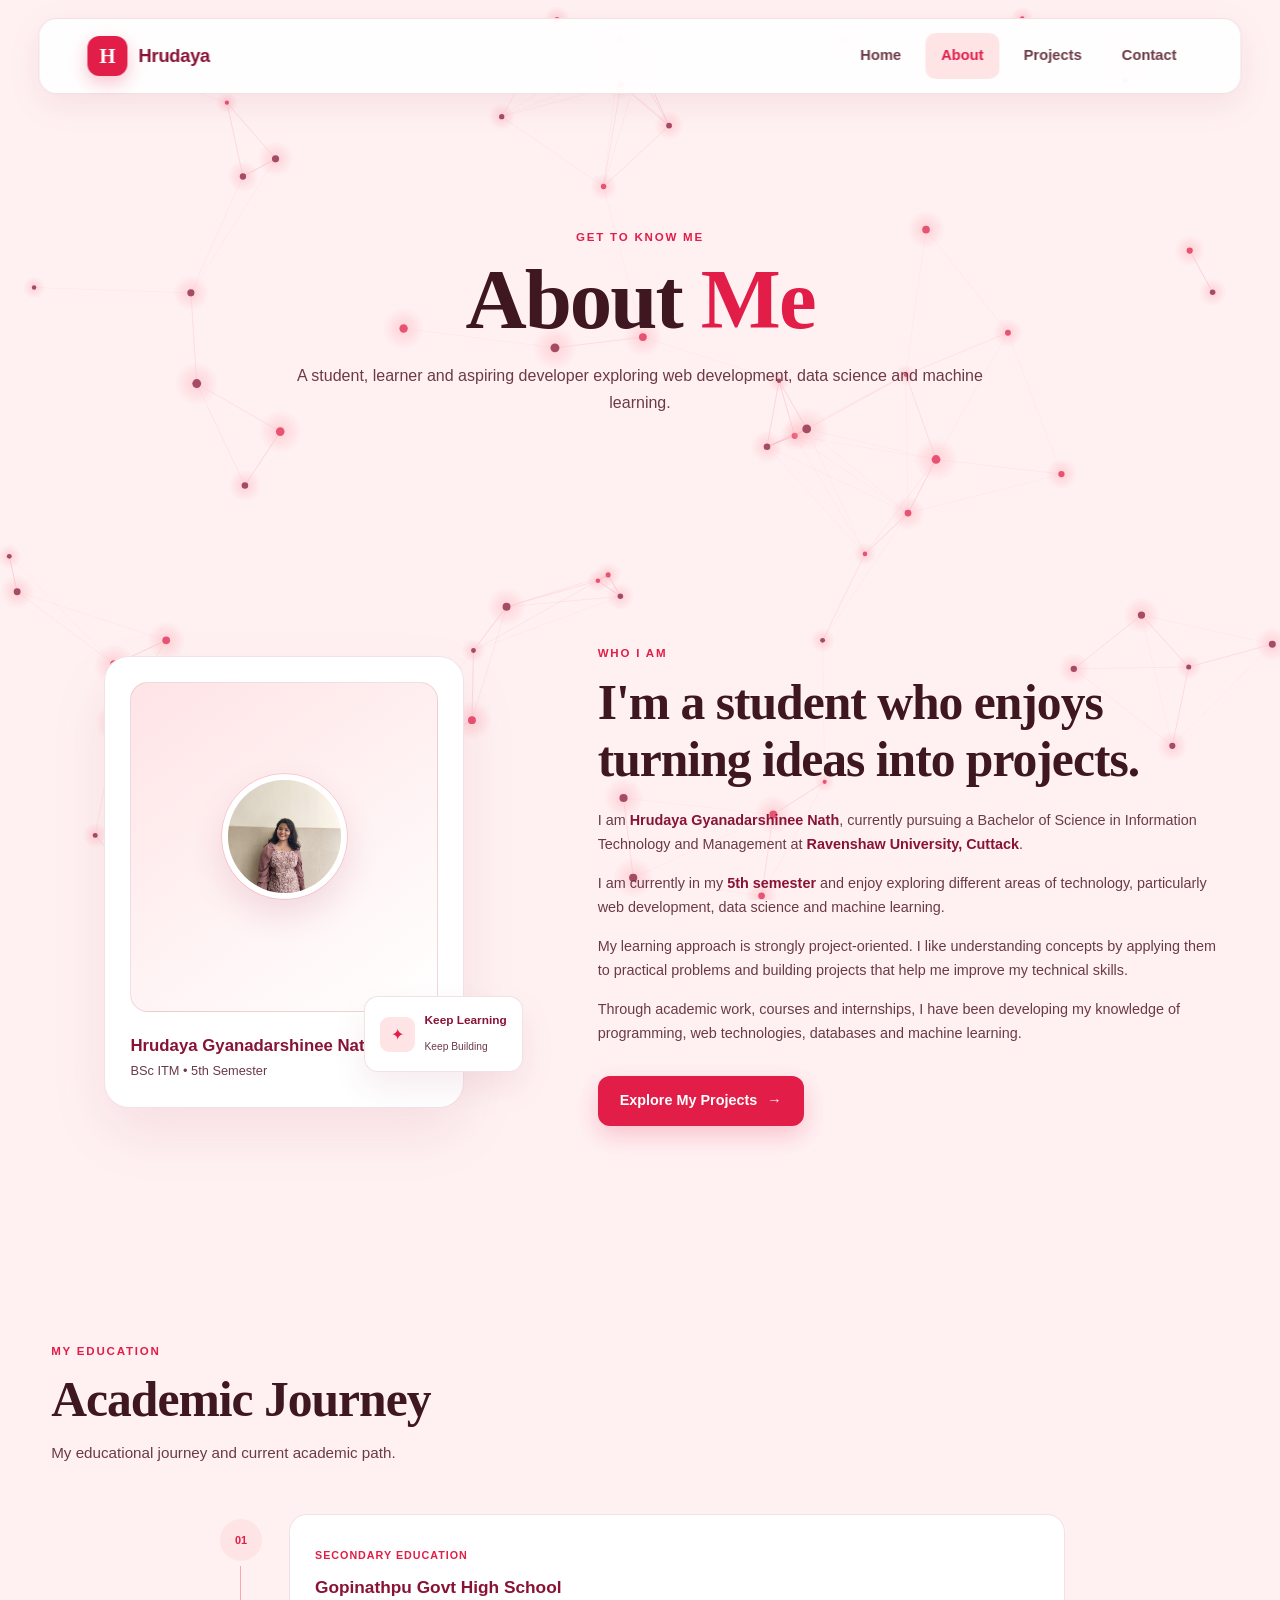
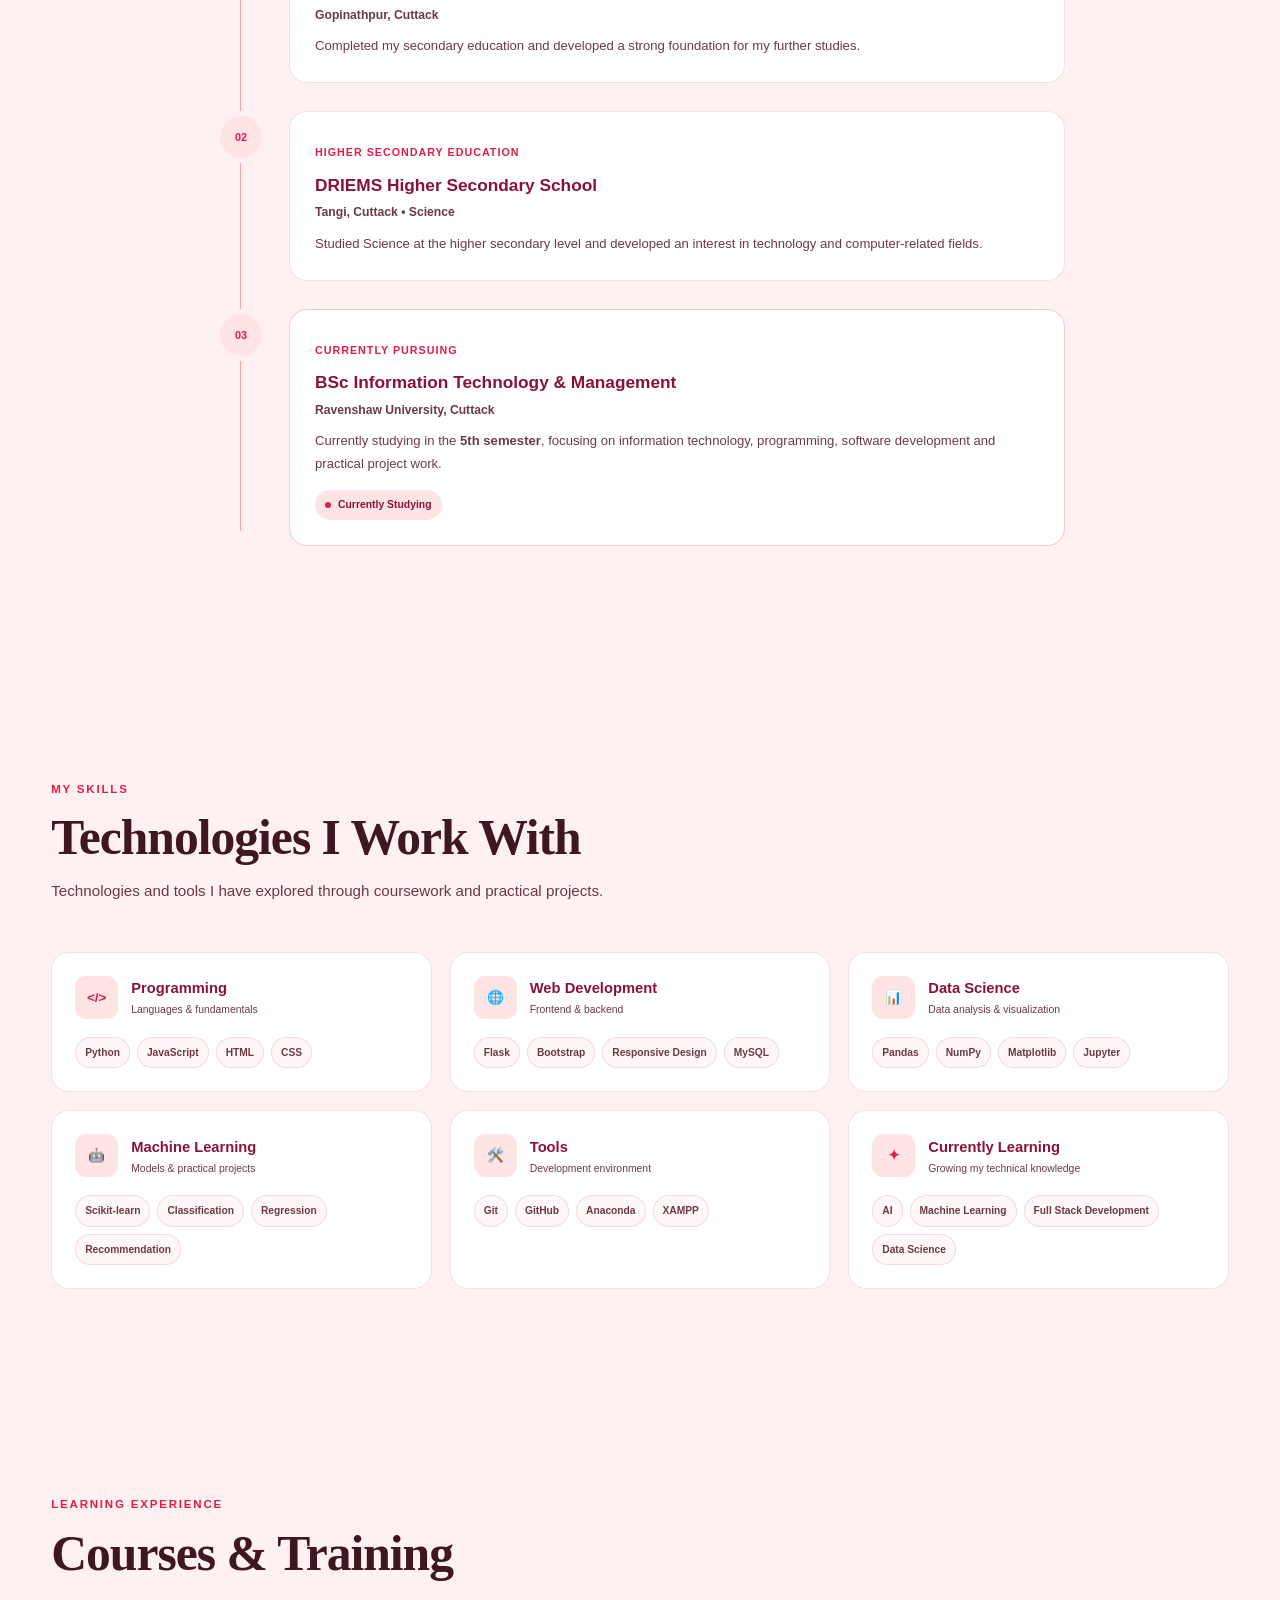
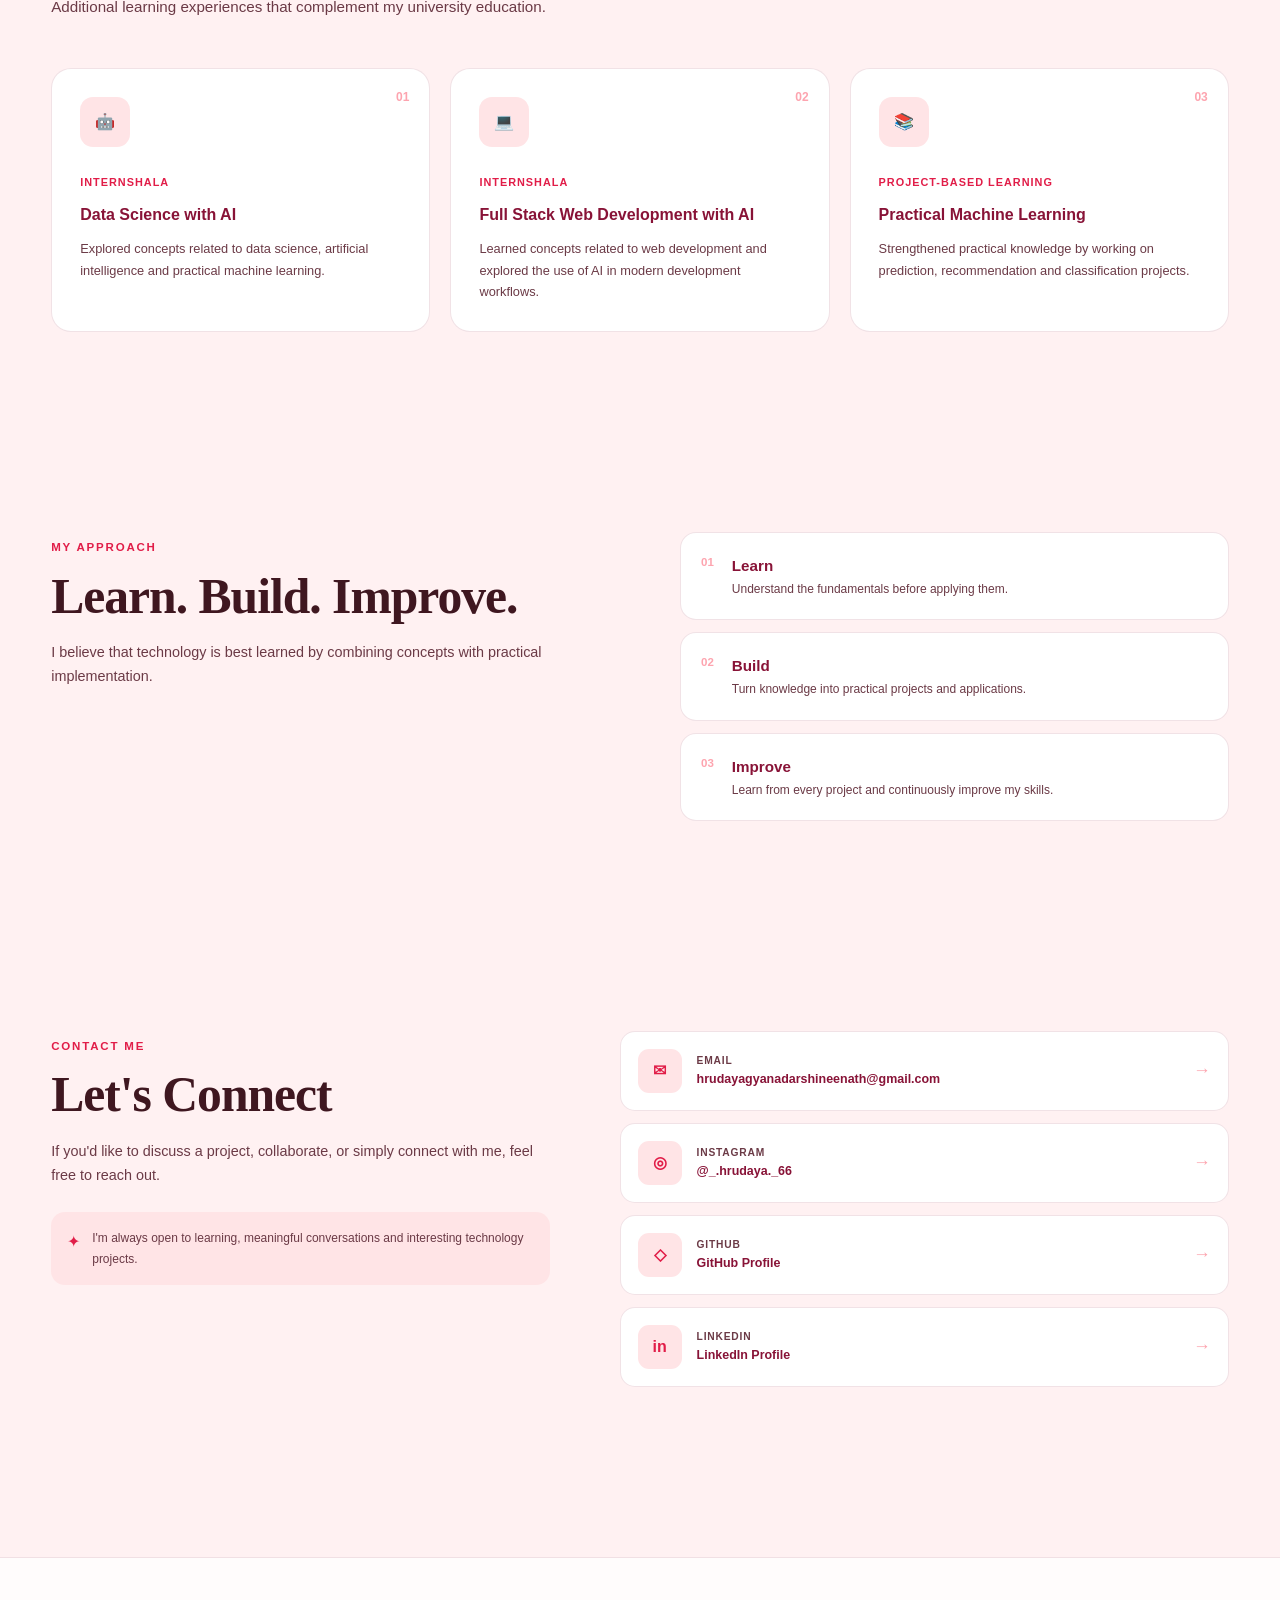
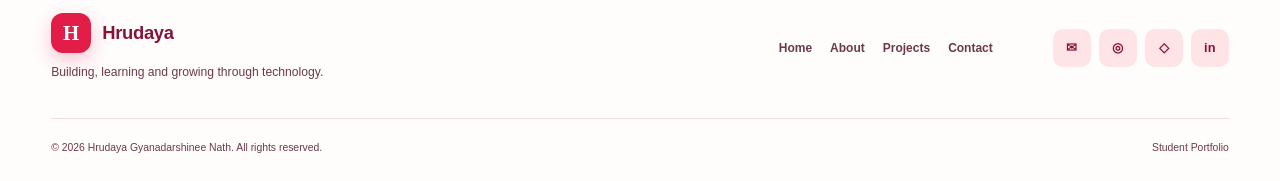
==== commit 888641e5: "about.html" ====
--- a/about.html
+++ b/about.html
@@ -190,7 +190,7 @@
                             <div class="about-avatar">
 
                                 <div class="profile-avatar">
-                                    <img src="images/profile.jpeg" alt="Hrudaya Gyanadarshinee Nath">
+                                    <img src="profile.jpeg" alt="Hrudaya Gyanadarshinee Nath">
                                 </div>
 
                             </div>
